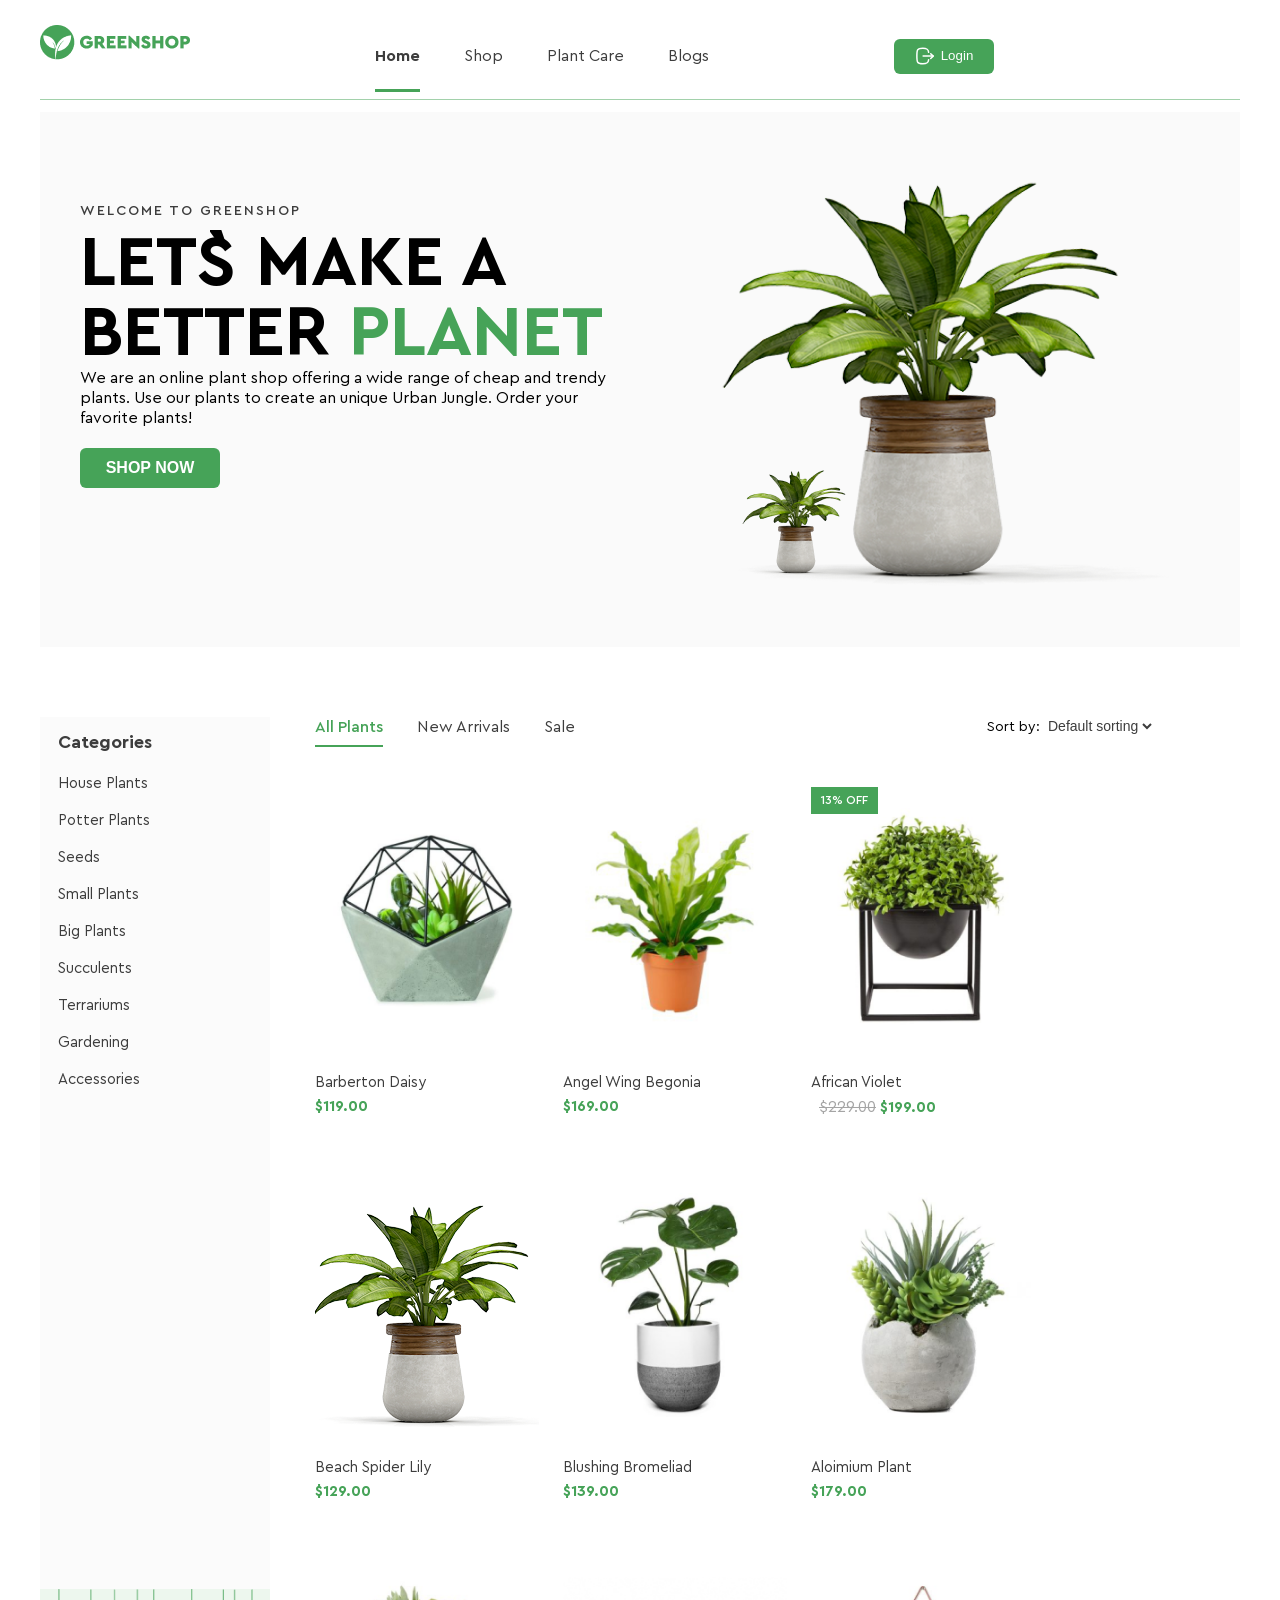
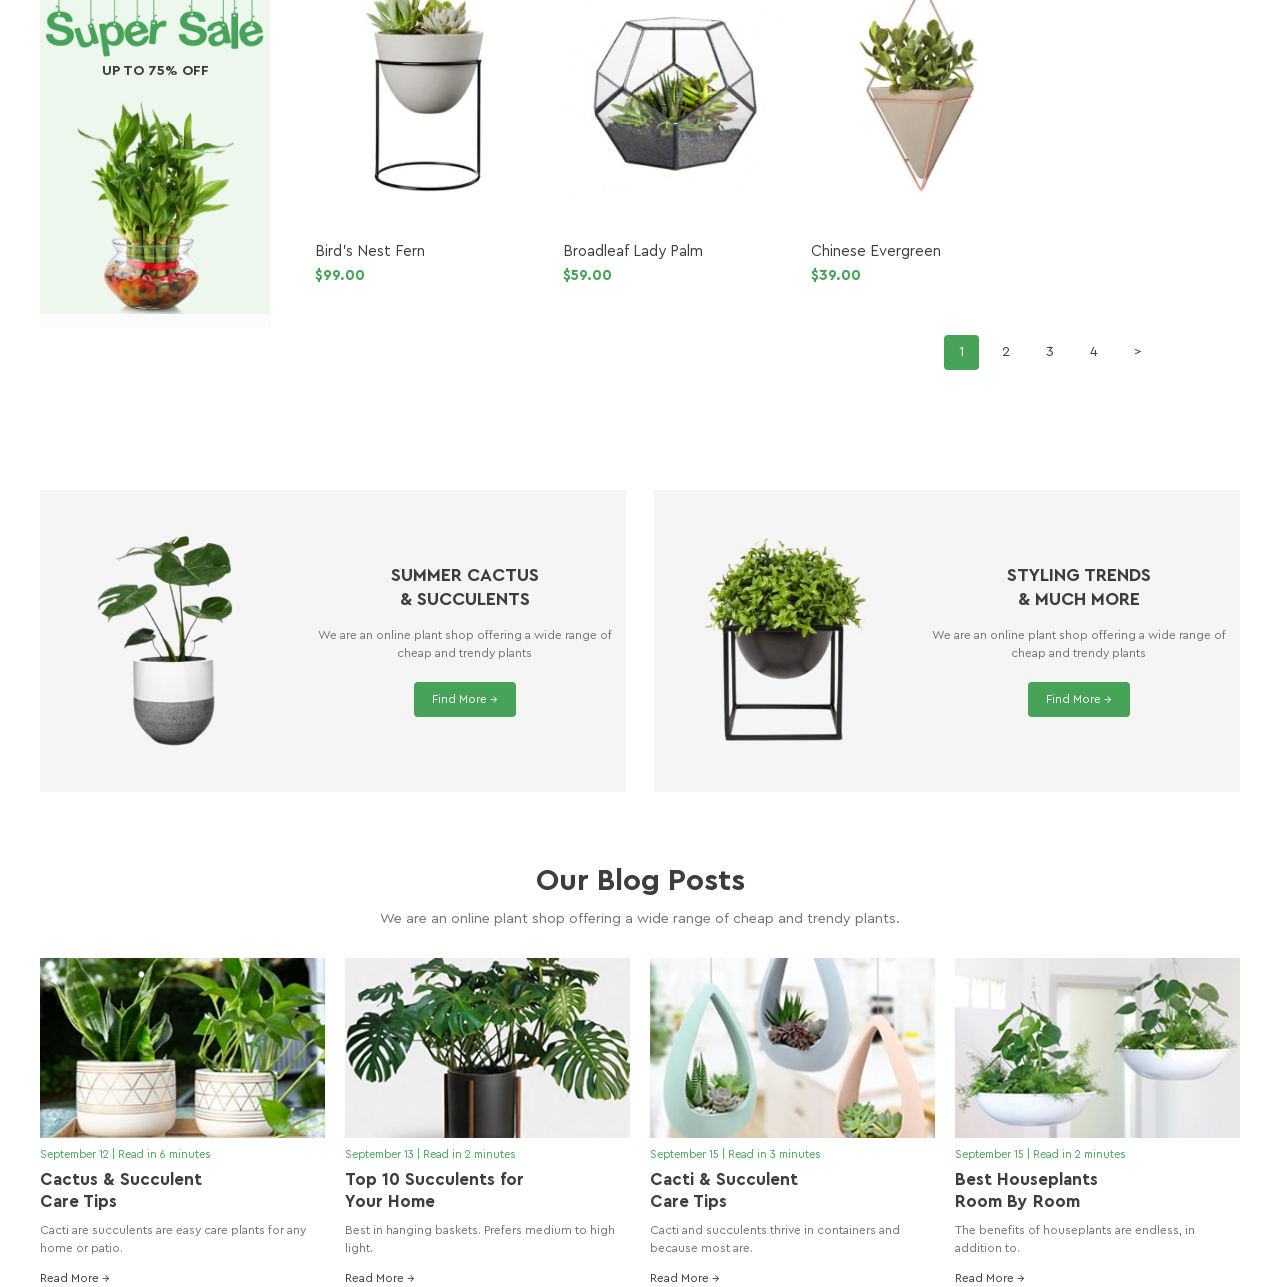
==== index.html @ c9e61333 "add hw9" ====
<!DOCTYPE html>
<html lang="en">
<head>
    <meta charset="UTF-8">
    <meta name="viewport" content="width=device-width, initial-scale=1.0">
    <title>Greenshop</title>
    <link rel="stylesheet" href="./css/style.css">
</head>

<body>
    <header class="header container">
        <img src="./image/Logo.png" alt="Greenshop Logo">
        <nav>
            <ul>
                <li><a class="active" href="#">Home</a></li>
                <li><a href="#">Shop</a></li>
                <li><a href="#">Plant Care</a></li>
                <li><a href="#">Blogs</a></li>
            </ul>
        </nav>
        <button class="login">
            <img src="./image/Logout SVG.svg" alt="logo">Login
        </button>

    </header>

    <section class="hero container"> 
        <div class="wrapper">
            <p class="hero-subtitle">
                Welcome to GreenShop
            </p>
            <h1 class="main-title">
                Let`s Make a <br> 
                Better <span>Planet</span>
            </h1>
          <p class="some">
           We are an online plant shop offering a wide range of cheap and trendy plants. Use our plants to create an unique Urban Jungle. Order your favorite plants!
         </p> 
         <br>
          <button class="shop-btn">SHOP NOW</button>
        </div>
        <div class="image">
            <img src="./image/Flowers.png" alt="Flowers">
        </div>

    </section>
    <br>
    
    <section class="shop container">
      <aside class="categories">
          <h3>Categories</h3>
          <ul>
             <li><a href="#">House Plants</a></li>
             <li><a href="#">Potter Plants</a></li>
             <li><a href="#">Seeds</a></li>
             <li><a href="#">Small Plants</a></li>
             <li><a href="#">Big Plants</a></li>
             <li><a href="#">Succulents</a></li>
             <li><a href="#">Terrariums</a></li>
             <li><a href="#">Gardening</a></li>
             <li><a href="#">Accessories</a></li>
          </ul>
         <div class="sale">
             <img src="./image/Super SaleText.png" alt="SaleText">
             <p>UP TO 75% OFF</p>
            
             <img src="./image/SUPERSALE.png" alt="Sale">
         </div>
       </aside>

       <div class="products">
          <div class="products-top">
              <div class="product-tabs">
                 <a class="active-tab" href="#">All Plants</a>
                 <a href="#">New Arrivals</a>
                 <a href="#">Sale</a>
              </div>
               <div class="sorting">
                 <span>Sort by:</span>
                 <select>
                    <option>Default sorting</option>
                 </select>
             </div>
           </div>
         <div class="product-list">
                <div class="product-card">

                  <div class="product-image">
                       <img src="./image/Barberton Daisy.png" alt="Barberton Daisy"> 
                      

                       <div class="product-actions">
                          <button type="button">
                             <img src="./image/shopping-cart.svg" alt="shopping-cart">
                          </button>

                          <button type="button">
                             <img src="./image/heart.svg" alt="heart">
                         </button>

                          <button type="button">
                             <img src="./image/search.svg" alt="search">
                          </button>
                      </div>
                    
                  
                    </div>
                   <h3>Barberton Daisy</h3>
                   <p>$119.00</p>

               </div>

               <div class="product-card">
                  <div class="product-image">
                     <img src="./image/Angel Wing Begonia.png" alt="Angel Wing Begonia">

                      
                     <div class="product-actions">
                          <button type="button">
                             <img src="./image/shopping-cart.svg" alt="shopping-cart">
                          </button>

                          <button type="button">
                             <img src="./image/heart.svg" alt="heart">
                         </button>

                          <button type="button">
                             <img src="./image/search.svg" alt="search">
                          </button>
                      </div>

                 
                    </div>
                  <h3>Angel Wing Begonia</h3>
                  <p>$169.00</p>
               </div>

               <div class="product-card">
                  <div class="product-image">
                     <img src="./image/African Violet.png" alt="African Violet">
                     
                     <span class="discount">13% OFF</span>
                     
                      
                     <div class="product-actions">
                          <button type="button">
                             <img src="./image/shopping-cart.svg" alt="shopping-cart">
                          </button>

                          <button type="button">
                             <img src="./image/heart.svg" alt="heart">
                         </button>

                          <button type="button">
                             <img src="./image/search.svg" alt="search">
                          </button>
                      </div>
                      
                 
                    </div>
                 <h3>African Violet</h3>
                 <span class="old-price">$229.00</span>
                 <span class="price">$199.00</span>
              </div>


              <div class="product-card">
                  <div class="product-image">
                     <img src="./image/Beach Spider Lily.png" alt="Beach Spider Lily">
                     
                      
                     <div class="product-actions">
                          <button type="button">
                             <img src="./image/shopping-cart.svg" alt="shopping-cart">
                          </button>

                          <button type="button">
                             <img src="./image/heart.svg" alt="heart">
                         </button>

                          <button type="button">
                             <img src="./image/search.svg" alt="search">
                          </button>
                      </div>
                      
                 
                    </div>
                  <h3>Beach Spider Lily</h3>
                  <p>$129.00</p>
              </div>

               <div class="product-card">
                   <div class="product-image">
                     <img src="./image/Blushing Bromeliad.png" alt="Blushing Bromeliad">
                     
                      
                     <div class="product-actions">
                          <button type="button">
                             <img src="./image/shopping-cart.svg" alt="shopping-cart">
                          </button>

                          <button type="button">
                             <img src="./image/heart.svg" alt="heart">
                         </button>

                          <button type="button">
                             <img src="./image/search.svg" alt="search">
                          </button>
                      </div>
                      
                 
                    </div>
                  <h3>Blushing Bromeliad</h3>
                  <p>$139.00</p>
                </div>

               <div class="product-card">
                   <div class="product-image">
                     <img src="./image/Aluminum Plant.png" alt="Aloimium Plant">
                     
                      
                     <div class="product-actions">
                          <button type="button">
                             <img src="./image/shopping-cart.svg" alt="shopping-cart">
                          </button>

                          <button type="button">
                             <img src="./image/heart.svg" alt="heart">
                         </button>

                          <button type="button">
                             <img src="./image/search.svg" alt="search">
                          </button>
                      </div>
                      
                 
                    </div>
                 <h3>Aloimium Plant</h3>
                 <p>$179.00</p>
              </div>

               <div class="product-card">
                 <div class="product-image">
                     <img src="./image/Bird's Nest Fern.png" alt="Bird's Nest Fern">
                     
                      
                     <div class="product-actions">
                          <button type="button">
                             <img src="./image/shopping-cart.svg" alt="shopping-cart">
                          </button>

                          <button type="button">
                             <img src="./image/heart.svg" alt="heart">
                         </button>

                          <button type="button">
                             <img src="./image/search.svg" alt="search">
                          </button>
                      </div>
                      
                 
                    </div>
                 <h3>Bird's Nest Fern</h3>
                 <p>$99.00</p>
               </div>

               <div class="product-card">
                 <div class="product-image">
                     <img src="./image/Broadleaf Lady Palm.png" alt="Broadleaf Lady Palm">
                     
                      
                     <div class="product-actions">
                          <button type="button">
                             <img src="./image/shopping-cart.svg" alt="shopping-cart">
                          </button>

                          <button type="button">
                             <img src="./image/heart.svg" alt="heart">
                         </button>

                          <button type="button">
                             <img src="./image/search.svg" alt="search">
                          </button>
                      </div>
                      
                 
                    </div>
                 <h3>Broadleaf Lady Palm</h3>
                 <p>$59.00</p>
              </div>

              <div class="product-card">
                 <div class="product-image">
                     <img src="./image/Chinese Evergreen.png" alt="Chinese Evergreen">
                     
                      
                     <div class="product-actions">
                          <button type="button">
                             <img src="./image/shopping-cart.svg" alt="shopping-cart">
                          </button>

                          <button type="button">
                             <img src="./image/heart.svg" alt="heart">
                         </button>

                          <button type="button">
                             <img src="./image/search.svg" alt="search">
                          </button>
                      </div>
                      
                 
                    </div>
                 <h3>Chinese Evergreen</h3>
                 <p>$39.00</p>
              </div>
          </div>

           <div class="pagination">
              <a class="current" href="#">1</a>
              <a href="#">2</a>
              <a href="#">3</a>
              <a href="#">4</a>
              <a href="#">&gt;</a>
           </div>
       </div>
   </section>
   <br>

   <section class="container-promo">
      <div class="promo-card">
         <img src="./image/image14_.png" alt="image">
          <div class="promo-content">
             <h3>SUMMER CACTUS<br>& SUCCULENTS</h3>
              <p>
                We are an online plant shop offering a wide
                range of cheap and trendy plants
              </p>
              <a href="#">Find More → </a>
          </div>    
      </div>

      <div class="promo-card">
          <img src="./image/image15_.png" alt="image">
          <div class="promo-content">
             <h3>STYLING TRENDS<br>& MUCH MORE</h3>
             <p>
              We are an online plant shop offering a wide
              range of cheap and trendy plants
             </p>
             <a href="#">Find More →</a>
          </div>
      </div>
   </section>

    <section class="container-blog">
        
       <div class="blog-header">
         <h2>Our Blog Posts</h2>
         <p>
         We are an online plant shop offering a wide range of cheap and trendy plants.
         </p>
       </div>

       <div class="blog-posts">

           <article class="blog-card">
               <img src="./image/01.png" alt="Cactus and Succulent Care">

             <div class="blog-info">
                 <p class="blog-date">
                    September 12 | Read in 6 minutes
                 </p>
                 <h3>Cactus & Succulent<br>Care Tips</h3>
                 <p>
                    Cacti are succulents are easy care plants for any home or patio.
                 </p>
                 <a href="#">Read More →</a>
             </div>
          </article>

          <article class="blog-card">
             <img src="./image/02.png" alt="Succulents for Your Home">

             <div class="blog-info">
                 <p class="blog-date">
                    September 13 | Read in 2 minutes
                 </p>
                 <h3>Top 10 Succulents for<br>Your Home</h3>
                 <p>
                    Best in hanging baskets. Prefers medium to high light.
                 </p>
                 <a href="#">Read More →</a>
             </div>
          </article>

           <article class="blog-card">
              <img src="./image/03.png" alt="Cacti and Succulent Care">

             <div class="blog-info">
                <p class="blog-date">
                    September 15 | Read in 3 minutes
                </p>
                <h3>Cacti & Succulent<br>Care Tips</h3>
                <p>
                    Cacti and succulents thrive in containers and because most are.
                </p>
                <a href="#">Read More →</a>
             </div>
          </article>

          <article class="blog-card">
             <img src="./image/04.png" alt="Houseplants">

              <div class="blog-info">
                <p class="blog-date">
                    September 15 | Read in 2 minutes
                </p>
                <h3>Best Houseplants<br>Room By Room</h3>
                <p>
                    The benefits of houseplants are endless, in addition to.
                </p>
                <a href="#">Read More →</a>
             </div>
         </article>
     </div>
  </section>

</body>
</html>
---- css/style.css ----
*{
    margin:0;
    padding:0;
    box-sizing:border-box;
}

.container {
   max-width: 1200px;
    margin: 0 auto;
}

.header {
   padding:25px 0;
    border-bottom:1px solid #46A35880;
}

.logo,
nav,
.login{
    display:inline-block;
    vertical-align:middle;
}

nav{
    width:58%;
    text-align:center;
}

nav ul{
    list-style:none;
}

nav li{
    display:inline-block;
    margin-right:40px;
}

nav li:last-child{
    margin-right:0;
}

nav a{
    text-decoration:none;
    color:#3D3D3D;
    padding-bottom:25px;
}

nav a.active{
    color:#3D3D3D;
    font-weight:700;
    border-bottom:3px solid #46A358;
}


.hero {
 background-color: #F5F5F580;
  margin-top: 12px;
  padding: 40px;

}

.wrapper,
.image {
 display: inline-block;  
 width: 49%;
 max-width: 557px;
}

.wrapper {
    vertical-align: top;
    margin-top: 50px;
}

.main-title {
font-family: Cera Pro;
font-weight: 900;
font-size: 70px;
leading-trim: NONE;
line-height: 70px;
letter-spacing: 0%;
text-transform: uppercase;
}

.image {
   text-align: right;
}

button{
    width: 100px;
    height: 35px;
    background:#46A358;
    color:white;
    border:none;
    border-radius:6px;
    cursor:pointer;
}

.login img{
    vertical-align: middle;
    margin-right: 6px;
}
.login{
    vertical-align: middle;
}

.shop-btn {
 width:140px;
    height:40px;
    font-size:16px;
    font-weight:700;
}

.hero-subtitle{
    font-size:14px;
    font-weight:500;
    letter-spacing:2px;
    text-transform:uppercase;
    color:#3D3D3D;
    margin-bottom:8px;
}

.main-title span{
    color:#46A358;
}
/*___________________________________________Start Register______________________________________________*/
@font-face {
    font-family: "Cera Pro";
    src: url("../fonts/CeraPro-Regular.woff") format("woff");
    font-weight: 400;
}
@font-face {
    font-family: "Cera Pro";
    src: url("../fonts/CeraPro-Medium.woff") format("woff");
    font-weight: 500;
}
@font-face {
    font-family: "Cera Pro";
    src: url("../fonts/CeraPro-Bold.woff") format("woff");
    font-weight: 700;
}

* {
    box-sizing: border-box;
}
body {
    margin: 0;
    font-family: "Cera Pro", sans-serif;
    background-color: #ffffff;
}
.register-wrapper {
    width: 500px;
    min-height: 700px;
    margin: 50px auto 0;
    border-bottom: 10px solid #46a358;
    background-color: #ffffff;
    box-shadow: 0 0 20px rgba(0, 0, 0, 0.05);
}
.register-form {
    position: relative;
    width: 100%;
    padding: 45px 100px 40px;
}
.close-btn {
    position: absolute;
    top: 15px;
    right: 18px;
    border: none;
    background: none;
    font-size: 28px;
    font-weight: 300;
    color: #46a358;
    cursor: pointer;
}
.tabs {
    text-align: center;
    margin-bottom: 35px;
}
.tab {
    color: #3d3d3d;
    font-size: 20px;
    font-weight: 500;
    text-decoration: none;
}

.tab.active {
    color: #46a358;
}

.divider {
    margin: 0 10px;
    color: #3d3d3d;
}

.form-description {
    margin: 0 0 25px;

    color: #3d3d3d;
    font-size: 13px;
    line-height: 1.5;
}
.form-input {
    width: 100%;
    height: 45px;

    margin-bottom: 15px;
    padding: 0 15px;

    border: 1px solid #eaeaea;
    border-radius: 4px;

    background-color: #ffffff;

    color: #3d3d3d;
    font-family: "Cera Pro", sans-serif;
    font-size: 14px;

    outline: none;
}

.form-input::placeholder {
    color: #a5a5a5;
}

.form-input:focus {
    border-color: #46a358;
}

.password-wrapper {
    position: relative;
}

.password-wrapper .form-input {
    padding-right: 45px;
}

.eye-btn {
    position: absolute;
    top: 0;
    right: 10px;

    width: 35px;
    height: 45px;

    border: none;
    background: transparent;

    color: #727272;
    cursor: pointer;
}
.register-btn {
    width: 100%;
    height: 45px;
    margin-top: 10px;
    border: none;
    border-radius: 4px;
    background-color: #46a358;
    color: #ffffff;
    font-family: "Cera Pro", sans-serif;
    font-size: 16px;
    font-weight: 700;
    cursor: pointer;
}
.social-title {
    display: flex;
    align-items: center;
    margin: 30px 0 15px;
    color: #727272;
    font-size: 13px;
    text-align: center;
}
.social-title::before,
.social-title::after {
    content: "";
    flex: 1;
    height: 1px;
    background-color: #eaeaea;
}
.social-title span {
    margin: 0 10px;
}
.social-btn {
    position: relative;
    width: 100%;
    height: 45px;
    margin-bottom: 15px;
    border: 1px solid #eaeaea;
    border-radius: 4px;
    background-color: #ffffff;
    color: #727272;
    font-family: "Cera Pro", sans-serif;
    font-size: 13px;
    cursor: pointer;
}
.google-icon {
    position: absolute;
    left: 75px;
    color: #4285f4;
    font-size: 18px;
    font-weight: 700;
}
.facebook-icon {
    position: absolute;
    left: 76px;
    color: #3b5998;
    font-family: Arial, sans-serif;
    font-size: 20px;
    font-weight: 700;
}

/*____________________________________________HW7_______________________________________________________*/

@font-face {
    font-family: "Cera Pro";
    src: url("../fonts/CeraPro/CeraPro-Regular.woff") format("woff");
    font-weight: 400;
}

@font-face {
    font-family: "Cera Pro";
    src: url("../fonts/CeraPro/CeraPro-Medium.woff") format("woff");
    font-weight: 500;
}

@font-face {
    font-family: "Cera Pro";
    src: url("../fonts/CeraPro/CeraPro-Bold.woff") format("woff");
    font-weight: 700;
}

body {
    font-family: "Cera Pro", sans-serif;
}


.shop {
    margin-top: 50px;
    font-size: 0;
}

.categories {
    position: relative;
    display: inline-block;
    vertical-align: top;
    width: 230px;
    min-height: 900px;
    padding: 14px 18px;
    background-color: #fbfbfb;
}

.categories h3 {
    margin: 0 0 20px;
    color: #3d3d3d;
    font-size: 18px;
    font-weight: 700;
}

.categories ul {
    margin: 0;
    padding: 0;
    list-style: none;
}

.categories li {
    margin-bottom: 18px;
}

.categories a {
    color: #3d3d3d;
    font-size: 15px;
    text-decoration: none;
}

.sale {
    margin: 0 -18px ;
    margin-top: 500px;
    background-color: #edf7ee;
    text-align: center;
}

.sale h2 {
    margin: 0;
    color: #46a358;
    font-size: 30px;
    font-weight: 700;
}

.sale p {
    margin: 5px 0 15px;
    color: #3d3d3d;
    font-size: 14px;
    font-weight: 700;
}

.sale img {
    display: block;
    width: 95%;
    margin: 0 auto;
    background-color: transparent;
}

.products {
    display: inline-block;
    vertical-align: top;
    width: 840px;
    margin-left: 45px;
    font-size: 16px;
}

.products-top {
    margin-bottom: 30px;
}

.product-tabs {
    display: inline-block;
    vertical-align: middle;
}

.product-tabs a {
    display: inline-block;
    margin-right: 30px;
    padding-bottom: 8px;
    color: #3d3d3d;
    font-size: 16px;
    text-decoration: none;
}

.product-tabs .active-tab {
    color: #46a358;
    font-weight: 500;
    border-bottom: 2px solid #46a358;
}

.sorting {
    float: right;
    font-size: 14px;
}

.sorting span {
    font-size: 14px;
}

.sorting select {
    border: none;
    outline: none;
    background: transparent;
    color: #3d3d3d;
    font-size: 14px;
}
.product-list {
    font-size: 0;
}

.product-card {
    display: inline-block;
    vertical-align: top;
    width: 224px;
    margin-right: 24px;
    margin-bottom: 45px;
    font-size: 16px;
}

.product-card:nth-child(3n) {
    margin-right: 0;
}

.product-image {
    width: 224px;
    height: 286px;
    text-align: center;
}

.product-image img {
    width: 100%;
    height: 100%;
    object-fit: contain;
}


.product-card h3 {
    margin: 10px 0 5px;
    color: #3d3d3d;
    font-size: 15px;
    font-weight: 400;
}

.product-card p {
    margin: 0;
    color: #46a358;
    font-size: 15px;
    font-weight: 700;
}

.pagination {
    margin-top: 5px;
    padding-bottom: 40px;
    text-align: right;
}

.pagination a {
    display: inline-block;
    width: 35px;
    height: 35px;
    margin-left: 5px;
    color: #3d3d3d;
    font-size: 14px;
    line-height: 35px;
    text-align: center;
    text-decoration: none;
}

.pagination .current {
    border-radius: 4px;
    background-color: #46a358;
    color: white;
}

.container-promo {
    display: flex;
    max-width: 1200px;
    gap: 28px;
    margin: 60px auto 0;
}
.promo-card {
    display: flex;
    align-items: center;
    flex: 1;
    min-width: 0;
    height: 302px;
    background-color: #f5f5f5;
}
.promo-card img {
    width: 45%;
    height: 220px;
    object-fit: contain;
}
.promo-content {
    flex: 1;
    text-align: center;
}

.promo-content h3 {
    margin-bottom: 15px;
    color: #3d3d3d;
    font-size: 18px;
    line-height: 1.3;
}

.promo-content p {
    margin-bottom: 20px;
    color: #727272;
    font-size: 12px;
    line-height: 1.5;
}

.promo-content a {
    display: inline-block;
    padding: 10px 18px;
    border-radius: 4px;
    background-color: #46a358;
    color: #ffffff;
    font-size: 12px;
    text-decoration: none;
}

.container-blog {
   max-width: 1200px;
    margin: 70px auto 0
}

.blog-header {
    margin-bottom: 30px;
    text-align: center;
}

.blog-header h2 {
    margin-bottom: 10px;
    color: #3d3d3d;
    font-size: 30px;
}

.blog-header p {
    color: #727272;
    font-size: 14px;
}

.blog-posts {
    display: flex;
    justify-content: space-between;
    gap: 20px;  
}

.blog-card {
    flex: 1;
    min-width: 0;
}

.blog-card > img {
    display: block;
    width: 100%;
    height: 180px;
    object-fit: cover;
}

.blog-info {
    padding-top: 10px;
}

.blog-date {
    margin-bottom: 7px;
    color: #46a358;
    font-size: 11px;
}

.blog-card h3 {
    margin-bottom: 8px;
    color: #3d3d3d;
    font-size: 17px;
    line-height: 1.3;
}

.blog-card p:not(.blog-date) {
    margin-bottom: 10px;
    color: #727272;
    font-size: 12px;
    line-height: 1.5;
}

.blog-card a {
    color: #3d3d3d;
    font-size: 12px;
    text-decoration: none;
}

/*------- HW 9 ------- */

.product-list {
    font-size: 0;
}

.product-card {
    display: inline-block;
    vertical-align: top;
    width: 224px;
    margin-right: 24px;
    margin-bottom: 45px;
    font-size: 16px;
    position: relative;
}

.product-card:nth-child(3n) {
    margin-right: 0;
}

.product-image {
    width: 224px;
    height: 286px;
    text-align: center;

    position: relative;
    overflow: hidden;
}

.product-image img {
    width: 100%;
    height: 100%;
    object-fit: contain;
}

.product-card h3 {
    margin: 10px 0 5px;
    color: #3d3d3d;
    font-size: 15px;
    font-weight: 400;
}

.product-card p {
    margin: 0;
    color: #46a358;
    font-size: 15px;
    font-weight: 700;
}

.product-actions {
    position: absolute;

    bottom: 10px;
    left: 50%;

    transform: translateX(-50%);
    display: flex;
    gap: 10px;
    opacity: 0;
    visibility: hidden;
    transition: opacity 0.3s ease;
}


.product-actions button {
    width: 35px;
    height: 35px;
    padding: 0;
    border: none;
    border-radius: 4px;
    background-color: #ffffff;
    display: flex;
    align-items: center;
    justify-content: center;
    cursor: pointer;
}


.product-actions button img {
    width: 20px;
    height: 20px;
}


.product-card:hover .product-actions {
    opacity: 1;
    visibility: visible;
}


.product-actions button:hover {
    background-color: #46a358;
}

.discount {
    position: absolute;

    top: 10px;
    left: 0;
    padding: 6px 10px;
    background-color: #46a358;
    color: #ffffff;
    font-size: 12px;
    font-weight: 500;
}

.old-price {
    margin-left: 8px;
    color: #a5a5a5;
    text-decoration: line-through;
    font-weight: 400;
}
.price {
    font-weight: 400;
    margin: 0;
    color: #46a358;
    font-size: 15px;
    font-weight: 700;
}
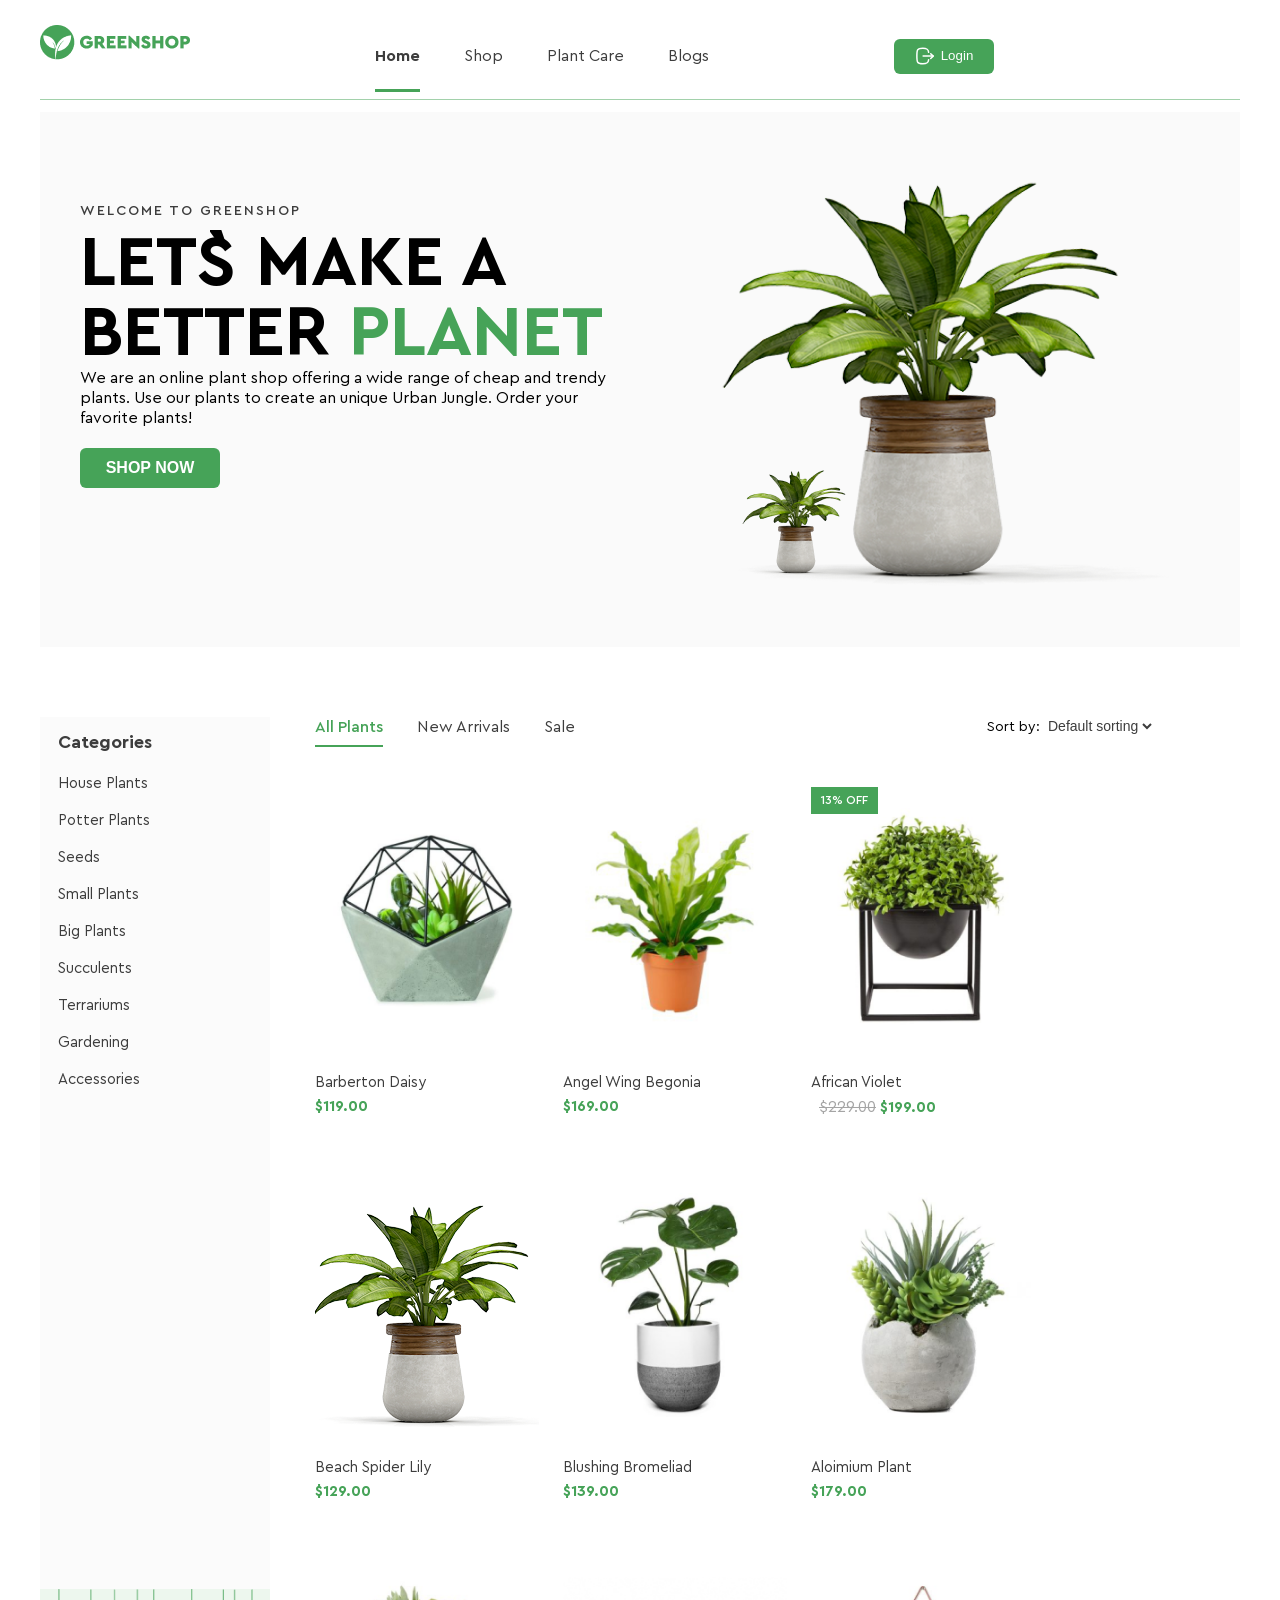
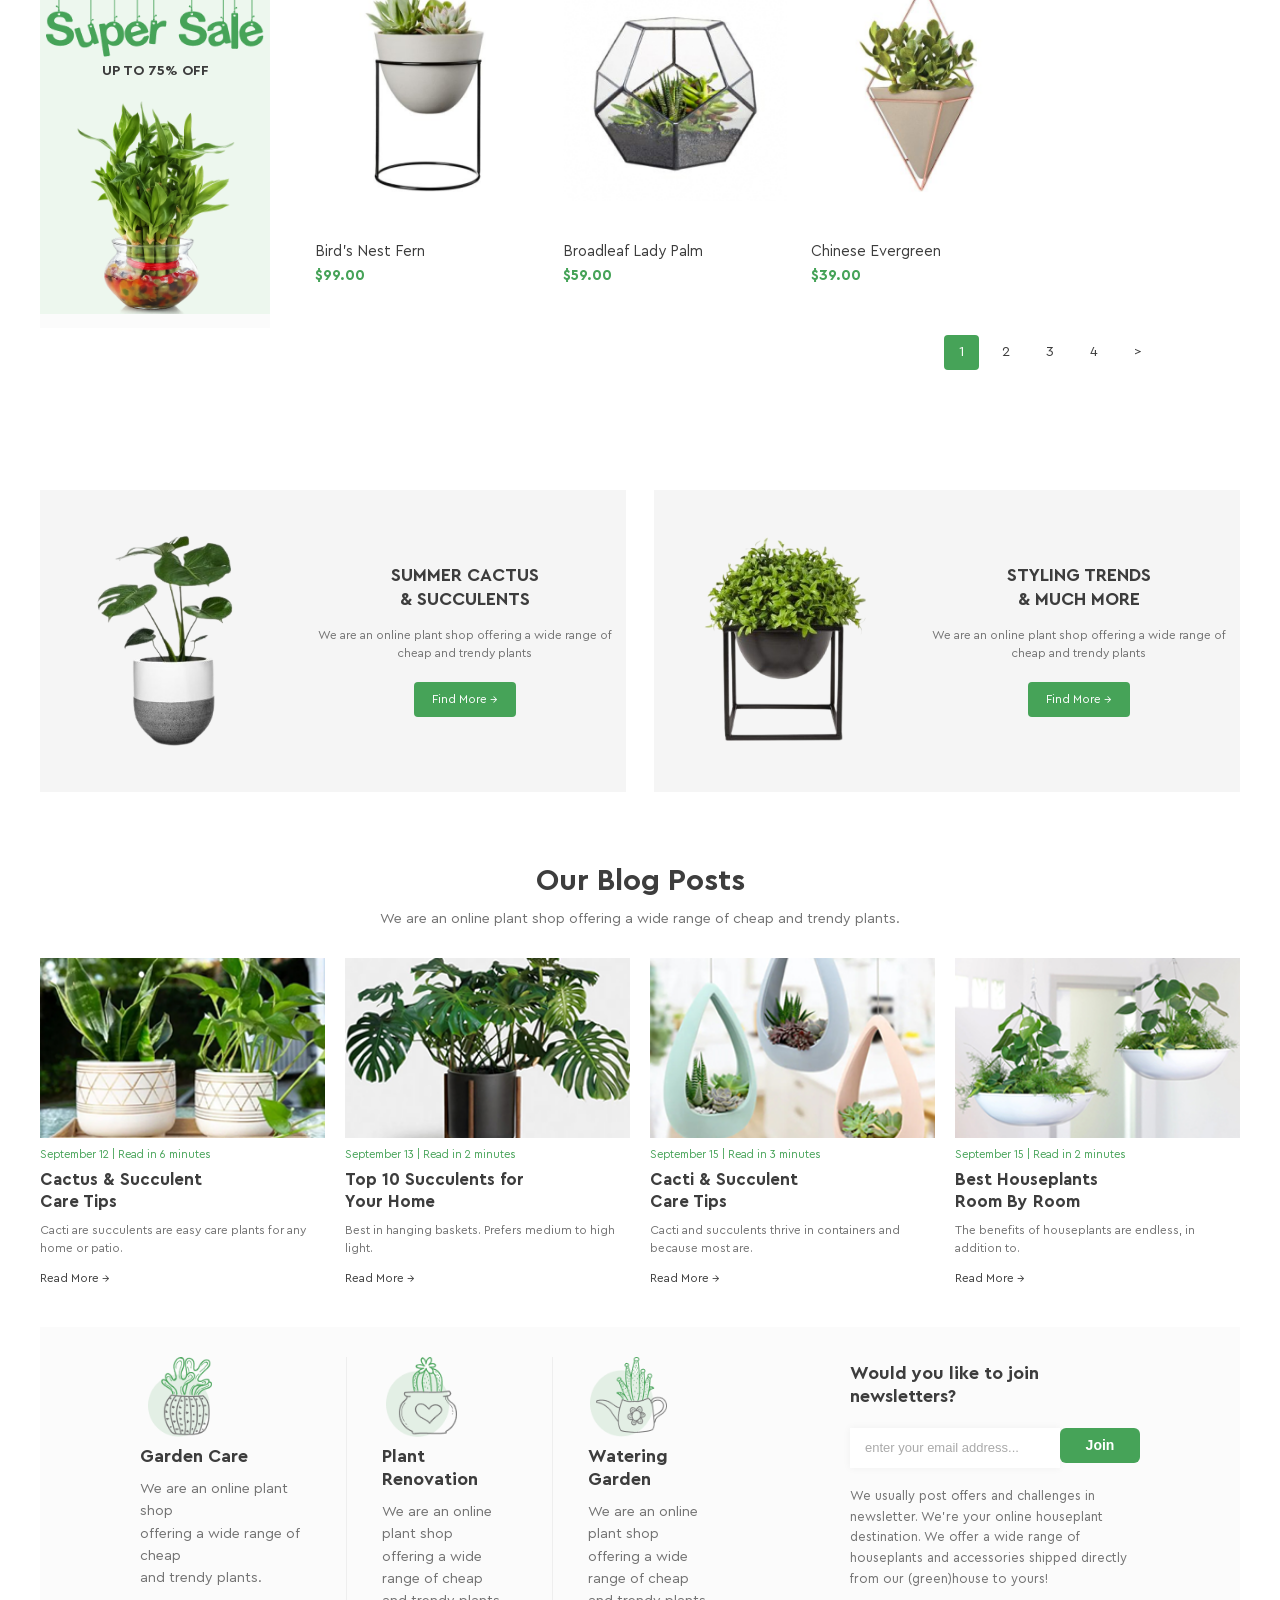
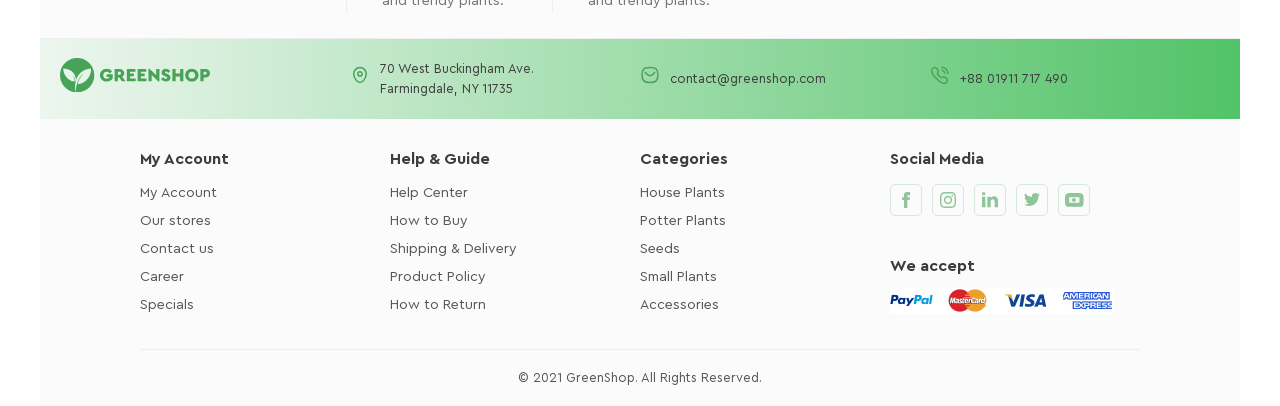
==== commit 2945b49d: "add hw11" ====
--- a/index.html
+++ b/index.html
@@ -11,13 +11,33 @@
     <header class="header container">
         <img src="./image/Logo.png" alt="Greenshop Logo">
         <nav>
-            <ul>
-                <li><a class="active" href="#">Home</a></li>
-                <li><a href="#">Shop</a></li>
-                <li><a href="#">Plant Care</a></li>
-                <li><a href="#">Blogs</a></li>
-            </ul>
-        </nav>
+          <ul>
+              <li><a class="active" href="#">Home</a></li>
+              <li><a href="#">Shop</a></li>
+
+              <li class="plant-care">
+                  <a href="#">Plant Care</a>
+                  <ul class="dropdown">
+                      <li><a href="#">Drainage</a></li>
+                      <li><a href="#">Fungicides</a></li>
+                      <li><a href="#">Fertilizer</a></li>
+
+                      <li class="priming">
+                           <a href="#">Priming <span>     ‹  </span></a>
+                          <ul class="submenu">
+                              <li><a href="#">Universal</a></li>
+                              <li><a href="#">For Ficus</a></li>
+                              <li><a href="#">For Cacti</a></li>
+                              <li><a href="#">For Citrus</a></li>
+                              <li><a href="#">For those in bloom</a></li>
+                              <li><a href="#">For Orchids</a></li>
+                         </ul>
+                      </li>
+                  </ul>
+              </li>
+             <li><a href="#">Blogs</a></li>
+         </ul>
+     </nav>
         <button class="login">
             <img src="./image/Logout SVG.svg" alt="logo">Login
         </button>
@@ -424,6 +444,147 @@
          </article>
      </div>
   </section>
-
+  <br>
+  <br>
+  
+  <footer class="footer">
+      <div class="footer-top">
+          <div class="footer-features">
+             <div class="footer-feature">
+                 <div class="feature-icon">
+                     <img src="./image/Picture(1).png" alt="Garden Care">
+                 </div>
+                 <h3>Garden Care</h3>
+                 <p>
+                    We are an online plant shop<br>
+                    offering a wide range of cheap<br>
+                    and trendy plants.
+                 </p>
+             </div>
+
+              <div class="footer-feature">
+                 <div class="feature-icon">
+                     <img src="./image/Picture(2).png" alt="Plant Renovation">
+                 </div>
+                 <h3>Plant Renovation</h3>
+                 <p>
+                    We are an online plant shop<br>
+                    offering a wide range of cheap<br>
+                    and trendy plants.
+                 </p>
+              </div>
+
+               <div class="footer-feature">
+                 <div class="feature-icon">
+                     <img src="./image/Picture(3).png" alt="Watering Garden">
+                 </div>
+                 <h3>Watering Garden</h3>
+                 <p>
+                    We are an online plant shop<br>
+                    offering a wide range of cheap<br>
+                    and trendy plants.
+                 </p>
+              </div>
+          </div>
+
+          <div class="newsletter">
+             <h2>Would you like to join newsletters?</h2>
+
+              <form class="newsletter-form">
+                 <input
+                     type="email"
+                     placeholder="enter your email address..."
+                     >
+                 <button type="submit">Join</button>
+             </form>
+              <p>
+                 We usually post offers and challenges in newsletter.
+                 We're your online houseplant destination. We offer a wide
+                 range of houseplants and accessories shipped directly from
+                 our (green)house to yours!
+              </p>
+         </div>
+     </div>
+
+      <div class="footer-contact">
+         <div class="footer-logo">
+             <span class="logo-icon">
+                <img src="./image/Logo.svg" alt="Logo">
+            </span> 
+         </div>
+
+         <div class="contact-item">
+             <span class="contact-icon">
+                 <img src="./image/Icon1.svg" alt="location">
+             </span>
+              <p>
+                 70 West Buckingham Ave.<br>
+                 Farmingdale, NY 11735
+              </p>
+         </div>
+
+         <div class="contact-item">
+              <span class="contact-icon">
+                <img src="./image/Icon2.svg" alt="email">
+              </span>
+             <p>contact@greenshop.com</p>
+         </div>
+
+         <div class="contact-item">
+             <span class="contact-icon">
+                <img src="./image/Icon3.svg" alt="tel">
+            </span>
+             <p>+88 01911 717 490</p>
+         </div>
+     </div>
+
+      <div class="footer-bottom">
+         <div class="footer-column">
+             <h3>My Account</h3>
+             <a href="#">My Account</a>
+             <a href="#">Our stores</a>
+             <a href="#">Contact us</a>
+             <a href="#">Career</a>
+             <a href="#">Specials</a>
+         </div>
+
+         <div class="footer-column">
+             <h3>Help &amp; Guide</h3>
+             <a href="#">Help Center</a>
+             <a href="#">How to Buy</a>
+             <a href="#">Shipping &amp; Delivery</a>
+             <a href="#">Product Policy</a>
+             <a href="#">How to Return</a>
+         </div>
+
+         <div class="footer-column">
+             <h3>Categories</h3>
+             <a href="#">House Plants</a>
+             <a href="#">Potter Plants</a>
+             <a href="#">Seeds</a>
+             <a href="#">Small Plants</a>
+             <a href="#">Accessories</a>
+         </div>
+
+         <div class="footer-column social-column">
+             <h3>Social Media</h3>
+
+             <div class="social-icons">
+                 <a href="#"> <img src="./image/SMFacebook.svg" alt="Facebook"></a>
+                 <a href="#"><img src="./image/SMInstagram.svg" alt="Instagram"></a>
+                 <a href="#"><img src="./image/SMLinkidin.svg" alt="Linkidin"></a>
+                 <a href="#"><img src="./image/SMTwitter.svg" alt="Twitter"></a>
+                 <a href="#"><img src="./image/SMYoutube.svg" alt="Youtube"></a>
+             </div>
+              <h3 class="payment-title">We accept</h3>
+             <div class="payment-methods">
+                 <img src="./image/weaceept.svg" alt="weaccept">
+             </div>
+         </div>
+     </div>
+     <div class="copyright">
+         © 2021 GreenShop. All Rights Reserved.
+     </div>
+</footer>
 </body>
 </html>
--- a/css/style.css
+++ b/css/style.css
@@ -88,11 +88,14 @@
 button{
     width: 100px;
     height: 35px;
+    right: 20%;
     background:#46A358;
     color:white;
     border:none;
     border-radius:6px;
     cursor:pointer;
+
+  
 }
 
 .login img{
@@ -727,7 +730,6 @@
 
 .discount {
     position: absolute;
-
     top: 10px;
     left: 0;
     padding: 6px 10px;
@@ -749,4 +751,300 @@
     color: #46a358;
     font-size: 15px;
     font-weight: 700;
+}
+
+/*__________HW10__________*/
+
+.plant-care {
+    position: relative;
+}
+.plant-care:hover > a {
+    color: #3D3D3D;
+    font-weight: 700;
+}
+.plant-care:hover > a::after {
+    content: "";
+    position: absolute;
+    left: 50%;
+    bottom: -10px;
+    width: 100%;
+    height: 3px;
+    transform: translateX(-50%);
+    background-color: #46A358;
+}
+.dropdown {
+    position: absolute;
+    top: 100%;
+    left: 50%;
+    display: block;
+    width: 250px;
+    margin-top: 10px;
+    padding: 0;
+    transform: translateX(-50%);
+    background-color: #EDF7EE;
+    opacity: 0;
+    visibility: hidden;
+    z-index: 1000;
+}
+.plant-care:hover > .dropdown {
+    opacity: 1;
+    visibility: visible;
+}
+.dropdown > li {
+    position: relative;
+    width: 250px;
+}
+.dropdown > li > a {
+    display: block;
+    width: 100%;
+    box-sizing: border-box;
+    padding: 10px 15px;
+    color: #3D3D3D;
+
+    text-decoration: none;
+    text-align: left;
+    white-space: nowrap;
+}
+.priming {
+    position: relative;
+}
+.dropdown .priming:hover > a {
+    background-color: #46A358;
+    color: #FFFFFF;
+    font-weight: 700;
+}
+.submenu {
+    position: absolute;
+
+    top: 0;
+    left: 100%;
+
+    width: 250px;
+    margin: 0;
+    padding: 0;
+
+    background-color: #EDF7EE;
+    opacity: 0;
+    visibility: hidden;
+    z-index: 1100;
+}
+.priming:hover > .submenu {
+    opacity: 1;
+    visibility: visible;
+}
+.submenu li {
+    position: relative;
+    width: 250px;
+}
+.submenu li > a {
+    display: block;
+    width: 100%;
+    box-sizing: border-box;
+    padding: 10px 15px;
+    color: #3D3D3D;
+    text-decoration: none;
+    white-space: nowrap;
+}
+.submenu li:hover > a {
+    background-color: #46A358;
+    color: #FFFFFF;
+    font-weight: 700;
+}
+/*----------------------HW11-----------------*/
+
+.footer {
+    width: 1200px;
+    margin: 0 auto;
+    background-color: #fbfbfb;
+    color: #3d3d3d;
+}
+.footer-top {
+    display: flex;
+    justify-content: space-between;
+    padding: 30px 100px 25px;
+    border-bottom: 1px solid #eeeeee;
+}
+.footer-features {
+    display: flex;
+    width: 62%;
+}
+
+.footer-feature {
+    width: 33.333%;
+    padding-right: 35px;
+    border-right: 1px solid #eeeeee;
+}
+
+.footer-feature:not(:first-child) {
+    padding-left: 35px;
+}
+
+.footer-feature:last-child {
+    border-right: none;
+}
+
+.feature-icon {
+    width: 80px;
+    height: 80px;
+    margin-bottom: 8px;
+}
+.feature-icon img {
+    width: 100%;
+    height: 100%;
+    object-fit: contain;
+}
+.footer-feature h3 {
+    margin: 0 0 10px;
+    font-size: 18px;
+    font-weight: 700;
+}
+.footer-feature p {
+    margin: 0;
+    font-size: 14px;
+    line-height: 1.6;
+    color: #727272;
+}
+.newsletter {
+    width: 32%;
+    padding-left: 30px;
+}
+.newsletter h2 {
+    margin: 5px 0 20px;
+    font-size: 18px;
+    font-weight: 700;
+}
+.newsletter-form {
+    display: flex;
+    width: 100%;
+    height: 40px;
+    margin-bottom: 18px;
+}
+.newsletter-form input {
+    flex: 1;
+    min-width: 0;
+    padding: 0 15px;
+    border: none;
+    outline: none;
+    background-color: #ffffff;
+    font-size: 13px;
+    box-shadow: 0 0 8px rgba(0, 0, 0, 0.05);
+}
+.newsletter-form input::placeholder {
+    color: #aaaaaa;
+}
+.newsletter-form button {
+    width: 80px;
+    border: none;
+    background-color: #46a358;
+    color: #ffffff;
+    font-size: 14px;
+    font-weight: 700;
+    cursor: pointer;
+}
+.newsletter-form button:hover {
+    background-color: #398c49;
+}
+.newsletter p {
+    margin: 0;
+    font-size: 13px;
+    line-height: 1.6;
+    color: #727272;
+}
+.footer-contact {
+    display: flex;
+    align-items: center;
+    width: 100%;
+    min-height: 80px;
+    padding: 0 20px;
+    background: linear-gradient(90deg, #EDF6EF 0%, #52C368 100%);
+}
+.footer-logo {
+    display: flex;
+    align-items: center;
+    width: 25%;
+    color: #46a358;
+    font-size: 18px;
+    font-weight: 700;
+}
+.footer-logo span:last-child span {
+    color: #333333;
+}
+.contact-item {
+    display: flex;
+    align-items: center;
+    width: 25%;
+}
+.contact-icon {
+    margin-right: 10px;
+    color: #46a358;
+    font-size: 20px;
+}
+.contact-item p {
+    margin: 0;
+    font-size: 13px;
+    line-height: 1.5;
+}
+.footer-bottom {
+    display: flex;
+    justify-content: space-between;
+    padding: 30px 100px 25px;
+}
+.footer-column {
+    display: flex;
+    flex-direction: column;
+    min-width: 18%;
+}
+.footer-column h3 {
+    margin: 0 0 15px;
+    font-size: 16px;
+    font-weight: 700;
+}
+.footer-column a {
+    margin-bottom: 10px;
+    color: #555555;
+    text-decoration: none;
+    font-size: 14px;
+}
+.footer-column a:hover {
+    color: #46a358;
+}
+.social-column {
+    min-width: 25%;
+}
+.social-icons {
+    display: flex;
+    gap: 10px;
+    margin-bottom: 25px;
+}
+.social-icons a:hover {
+    background-color: #46a358;
+    color: #ffffff;
+}
+.payment-title {
+    margin-bottom: 12px !important;
+}
+.payment-methods {
+    display: flex;
+    align-items: center;
+
+    gap: 12px;
+    color: #777777;
+    font-size: 12px;
+}
+.payment-methods span:first-child {
+    color: #2467a5;
+    font-weight: 700;
+    font-style: italic;
+}
+.payment-methods strong {
+    font-size: 14px;
+    color: #333333;
+}
+.copyright {
+    margin: 0 100px;
+    padding: 20px;
+    border-top: 1px solid #eeeeee;
+    text-align: center;
+    color: #555555;
+    font-size: 13px;
 }
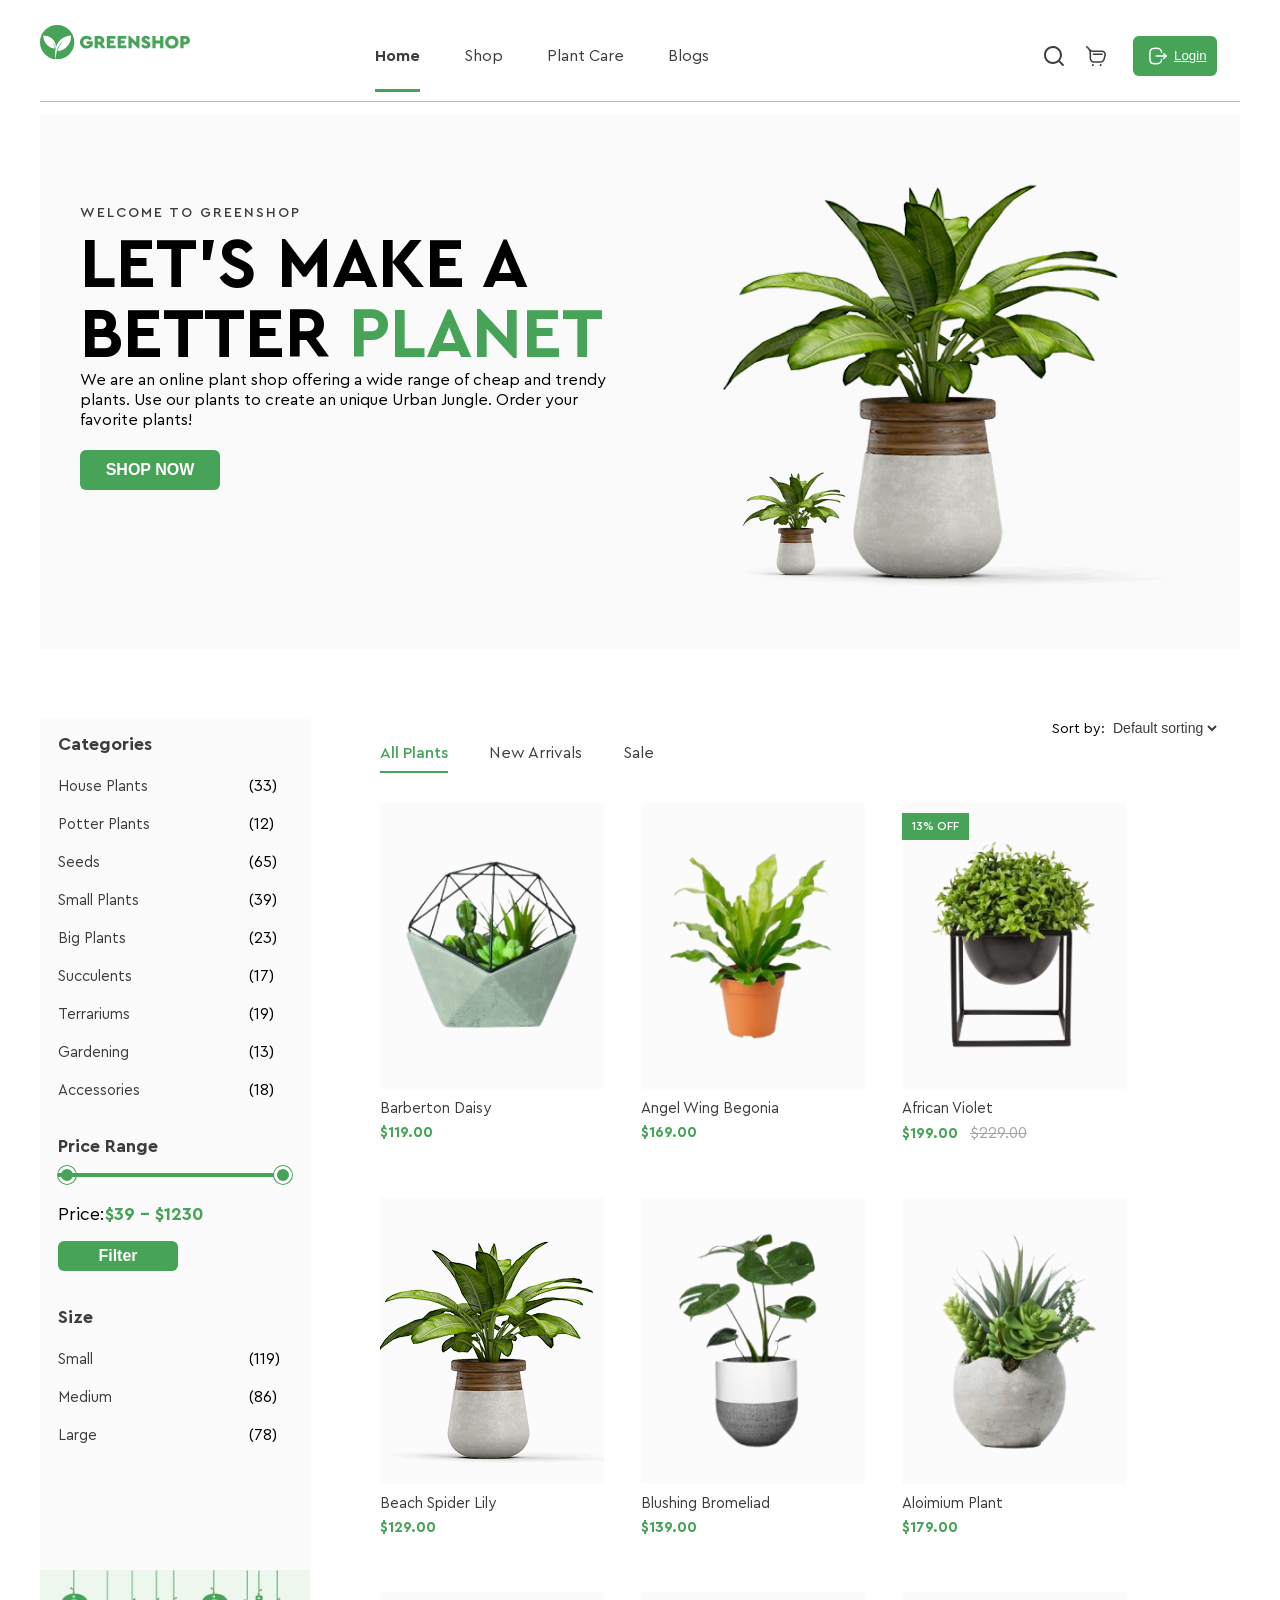
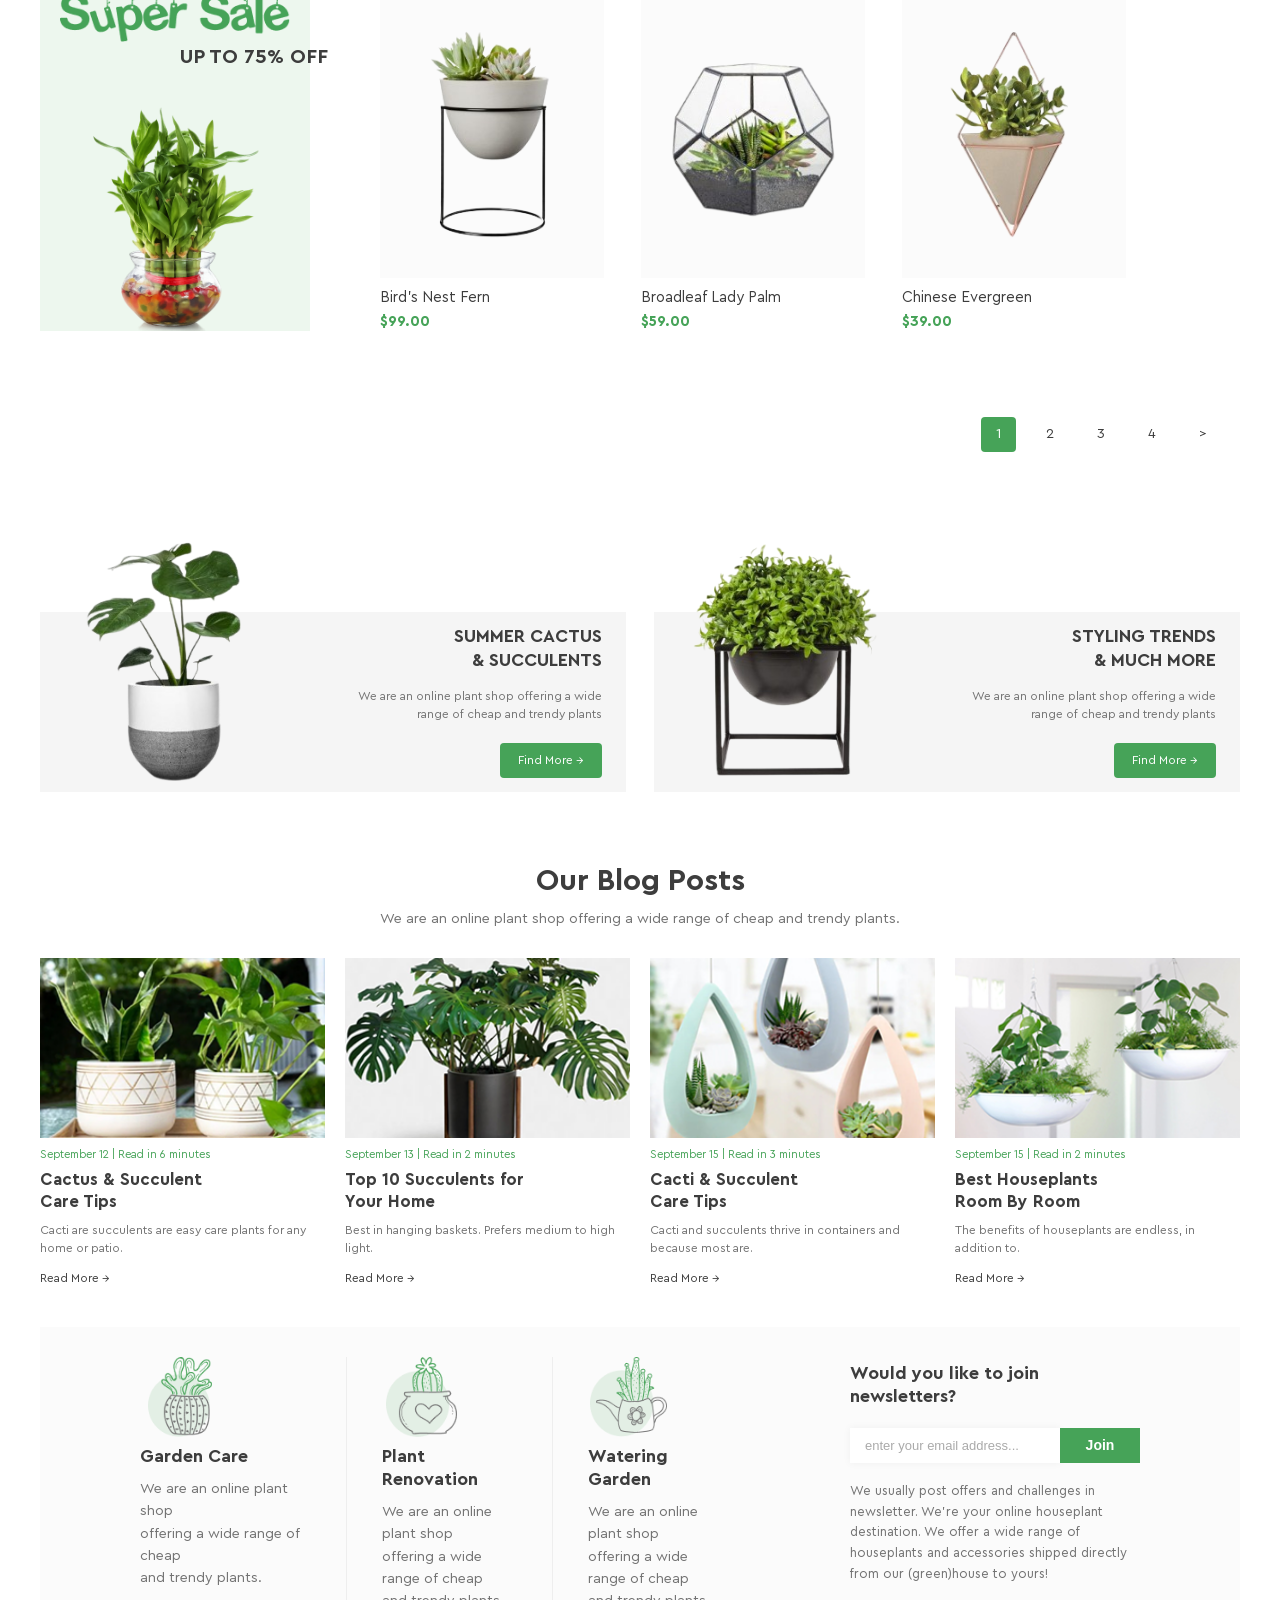
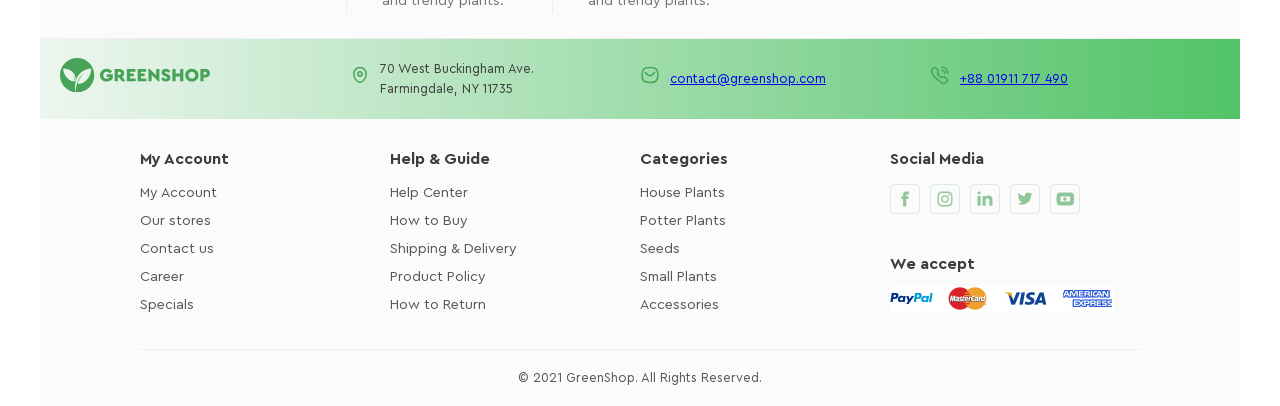
==== commit a1c8052e: "add hw12" ====
--- a/index.html
+++ b/index.html
@@ -9,7 +9,7 @@
 
 <body>
     <header class="header container">
-        <img src="./image/Logo.png" alt="Greenshop Logo">
+        <img src="./image/Logo.svg" alt="Greenshop Logo">
         <nav>
           <ul>
               <li><a class="active" href="#">Home</a></li>
@@ -38,9 +38,21 @@
              <li><a href="#">Blogs</a></li>
          </ul>
      </nav>
-        <button class="login">
-            <img src="./image/Logout SVG.svg" alt="logo">Login
-        </button>
+     <div class="header-actions">
+              <button class="header-icon">
+                  <img src="./image/search.svg" alt="Search">
+               </button>
+
+              <button class="header-icon">
+                   <img src="./image/shopping 1.svg" alt="Shopping cart">
+             </button>
+             
+             <button class="login">
+                 <a href="./registration.html" class="login"><img src="./image/Logout SVG.svg" alt="Logout">Login</a>
+                
+            </button>
+     </div>
+        
 
     </header>
 
@@ -50,7 +62,7 @@
                 Welcome to GreenShop
             </p>
             <h1 class="main-title">
-                Let`s Make a <br> 
+                Let's Make a <br> 
                 Better <span>Planet</span>
             </h1>
           <p class="some">
@@ -68,25 +80,100 @@
     
     <section class="shop container">
       <aside class="categories">
-          <h3>Categories</h3>
+          <h3>Categories</h3> 
+         <ul>
+              <li>
+                 <a href="#">House Plants</a>
+                 <span>(33)</span>
+              </li>
+              <li>
+                 <a href="#">Potter Plants</a>
+                 <span>(12)</span>
+              </li>
+              <li>
+                <a href="#">Seeds</a>
+                <span>(65)</span>
+              </li>
+              <li>
+                 <a href="#">Small Plants</a>
+                 <span>(39)</span>
+              </li>
+              <li>
+                  <a href="#">Big Plants</a>
+                  <span>(23)</span>
+              </li>
+              <li>
+                  <a href="#">Succulents</a>
+                  <span>(17)</span>
+              </li>
+              <li>
+                  <a href="#">Terrariums</a>
+                   <span>(19)</span>
+              </li>
+              <li>
+                  <a href="#">Gardening</a>
+                  <span>(13)</span>
+              </li>
+              <li>
+                  <a href="#">Accessories</a>
+                  <span>(18)</span>
+              </li>
+         </ul>
+
+          <div class="price-range">
+               <h3>Price Range</h3>
+
+             <div class="range-slider">
+                    <input
+                     type="range"
+                     class="range-min"
+                     min="39"
+                     max="1230"
+                     value="39"
+                     >
+
+                    <input
+                    type="range"
+                    class="range-max"
+                    min="39"
+                    max="1230"
+                    value="1230"
+                    >
+             </div>
+               <p> Price:<span class="price-value">$39 - $1230</span></p>
+
+               <button class="button-range" type="button">Filter</button>
+          </div>
+
+
+          <div class="size">
+            <h3>Size</h3>
           <ul>
-             <li><a href="#">House Plants</a></li>
-             <li><a href="#">Potter Plants</a></li>
-             <li><a href="#">Seeds</a></li>
-             <li><a href="#">Small Plants</a></li>
-             <li><a href="#">Big Plants</a></li>
-             <li><a href="#">Succulents</a></li>
-             <li><a href="#">Terrariums</a></li>
-             <li><a href="#">Gardening</a></li>
-             <li><a href="#">Accessories</a></li>
-          </ul>
+              <li>
+                 <a href="#">Small</a>
+                  <span>(119)</span>
+             </li>
+
+             <li>
+                 <a href="#">Medium</a>
+                 <span>(86)</span>
+             </li>
+
+             <li>
+                 <a href="#">Large</a>
+                 <span>(78)</span>
+             </li>
+         </ul>
+          </div>
+
          <div class="sale">
-             <img src="./image/Super SaleText.png" alt="SaleText">
+            <img src="./image/Super SaleText.png" alt="SaleText">
              <p>UP TO 75% OFF</p>
             
              <img src="./image/SUPERSALE.png" alt="Sale">
          </div>
-       </aside>
+     </aside>
+
 
        <div class="products">
           <div class="products-top">
@@ -106,12 +193,12 @@
                 <div class="product-card">
 
                   <div class="product-image">
-                       <img src="./image/Barberton Daisy.png" alt="Barberton Daisy"> 
+                       <img src="./image/Barberton_Daisy-removebg-preview.png" alt="Barberton Daisy"> 
                       
 
                        <div class="product-actions">
                           <button type="button">
-                             <img src="./image/shopping-cart.svg" alt="shopping-cart">
+                             <img src="./image/shopping 1.svg" alt="shopping-cart">
                           </button>
 
                           <button type="button">
@@ -132,12 +219,12 @@
 
                <div class="product-card">
                   <div class="product-image">
-                     <img src="./image/Angel Wing Begonia.png" alt="Angel Wing Begonia">
-
-                      
-                     <div class="product-actions">
-                          <button type="button">
-                             <img src="./image/shopping-cart.svg" alt="shopping-cart">
+                     <img src="./image/Angel_Wing_Begonia-removebg-preview.png" alt="Angel Wing Begonia">
+
+                      
+                     <div class="product-actions">
+                          <button type="button">
+                             <img src="./image/shopping 1.svg" alt="shopping-cart">
                           </button>
 
                           <button type="button">
@@ -157,14 +244,14 @@
 
                <div class="product-card">
                   <div class="product-image">
-                     <img src="./image/African Violet.png" alt="African Violet">
+                     <img src="./image/African_Violet-removebg-preview.png" alt="African Violet">
                      
                      <span class="discount">13% OFF</span>
                      
                       
                      <div class="product-actions">
                           <button type="button">
-                             <img src="./image/shopping-cart.svg" alt="shopping-cart">
+                             <img src="./image/shopping 1.svg" alt="shopping-cart">
                           </button>
 
                           <button type="button">
@@ -179,8 +266,9 @@
                  
                     </div>
                  <h3>African Violet</h3>
+                 <span class="price">$199.00</span>
                  <span class="old-price">$229.00</span>
-                 <span class="price">$199.00</span>
+                 
               </div>
 
 
@@ -191,7 +279,7 @@
                       
                      <div class="product-actions">
                           <button type="button">
-                             <img src="./image/shopping-cart.svg" alt="shopping-cart">
+                             <img src="./image/shopping 1.svg" alt="shopping-cart">
                           </button>
 
                           <button type="button">
@@ -211,12 +299,12 @@
 
                <div class="product-card">
                    <div class="product-image">
-                     <img src="./image/Blushing Bromeliad.png" alt="Blushing Bromeliad">
-                     
-                      
-                     <div class="product-actions">
-                          <button type="button">
-                             <img src="./image/shopping-cart.svg" alt="shopping-cart">
+                     <img src="./image/Blushing_Bromeliad-removebg-preview.png" alt="Blushing Bromeliad">
+                     
+                      
+                     <div class="product-actions">
+                          <button type="button">
+                             <img src="./image/shopping 1.svg" alt="shopping-cart">
                           </button>
 
                           <button type="button">
@@ -236,12 +324,12 @@
 
                <div class="product-card">
                    <div class="product-image">
-                     <img src="./image/Aluminum Plant.png" alt="Aloimium Plant">
-                     
-                      
-                     <div class="product-actions">
-                          <button type="button">
-                             <img src="./image/shopping-cart.svg" alt="shopping-cart">
+                     <img src="./image/Aluminum_Plant-removebg-preview.png" alt="Aloimium Plant">
+                     
+                      
+                     <div class="product-actions">
+                          <button type="button">
+                             <img src="./image/shopping 1.svg" alt="shopping-cart">
                           </button>
 
                           <button type="button">
@@ -261,12 +349,12 @@
 
                <div class="product-card">
                  <div class="product-image">
-                     <img src="./image/Bird's Nest Fern.png" alt="Bird's Nest Fern">
-                     
-                      
-                     <div class="product-actions">
-                          <button type="button">
-                             <img src="./image/shopping-cart.svg" alt="shopping-cart">
+                     <img src="./image/Bird_s_Nest_Fern-removebg-preview.png" alt="Bird's Nest Fern">
+                     
+                      
+                     <div class="product-actions">
+                          <button type="button">
+                             <img src="./image/shopping 1.svg" alt="shopping-cart">
                           </button>
 
                           <button type="button">
@@ -286,12 +374,12 @@
 
                <div class="product-card">
                  <div class="product-image">
-                     <img src="./image/Broadleaf Lady Palm.png" alt="Broadleaf Lady Palm">
-                     
-                      
-                     <div class="product-actions">
-                          <button type="button">
-                             <img src="./image/shopping-cart.svg" alt="shopping-cart">
+                     <img src="./image/Broadleaf_Lady_Palm-removebg-preview.png" alt="Broadleaf Lady Palm">
+                     
+                      
+                     <div class="product-actions">
+                          <button type="button">
+                             <img src="./image/shopping 1.svg" alt="shopping-cart">
                           </button>
 
                           <button type="button">
@@ -311,12 +399,12 @@
 
               <div class="product-card">
                  <div class="product-image">
-                     <img src="./image/Chinese Evergreen.png" alt="Chinese Evergreen">
-                     
-                      
-                     <div class="product-actions">
-                          <button type="button">
-                             <img src="./image/shopping-cart.svg" alt="shopping-cart">
+                     <img src="./image/Chinese_Evergreen-removebg-preview.png" alt="Chinese Evergreen">
+                     
+                      
+                     <div class="product-actions">
+                          <button type="button">
+                             <img src="./image/shopping 1.svg" alt="shopping-cart">
                           </button>
 
                           <button type="button">
@@ -510,7 +598,7 @@
          <div class="footer-logo">
              <span class="logo-icon">
                 <img src="./image/Logo.svg" alt="Logo">
-            </span> 
+            </span>
          </div>
 
          <div class="contact-item">
@@ -527,14 +615,19 @@
               <span class="contact-icon">
                 <img src="./image/Icon2.svg" alt="email">
               </span>
-             <p>contact@greenshop.com</p>
+                <p>
+                  <a href="mailto:contact@greenshop.com">contact@greenshop.com</a> 
+              </p> 
          </div>
 
          <div class="contact-item">
              <span class="contact-icon">
                 <img src="./image/Icon3.svg" alt="tel">
             </span>
-             <p>+88 01911 717 490</p>
+
+             <p>
+                <a href="tel:+8801911717490">+88 01911 717 490</a>
+            </p>
          </div>
      </div>
 
@@ -569,13 +662,19 @@
          <div class="footer-column social-column">
              <h3>Social Media</h3>
 
-             <div class="social-icons">
-                 <a href="#"> <img src="./image/SMFacebook.svg" alt="Facebook"></a>
-                 <a href="#"><img src="./image/SMInstagram.svg" alt="Instagram"></a>
-                 <a href="#"><img src="./image/SMLinkidin.svg" alt="Linkidin"></a>
-                 <a href="#"><img src="./image/SMTwitter.svg" alt="Twitter"></a>
-                 <a href="#"><img src="./image/SMYoutube.svg" alt="Youtube"></a>
-             </div>
+               <div class="social-icons">
+                    <a href="https://www.facebook.com/" target="_blank" rel="noopener noreferrer">
+                     <img src="./image/SMFacebook.svg" alt="Facebook"></a>
+                   <a href="https://www.instagram.com/" target="_blank" rel="noopener noreferrer">
+                     <img src="./image/SMInstagram.svg" alt="Instagram"></a>
+                   <a href="https://www.linkedin.com/" target="_blank" rel="noopener noreferrer">
+                     <img src="./image/SMLinkidin.svg" alt="LinkedIn"></a>
+                  <a href="https://twitter.com/" target="_blank" rel="noopener noreferrer">
+                     <img src="./image/SMTwitter.svg" alt="Twitter"></a>
+                  <a href="https://www.youtube.com/" target="_blank" rel="noopener noreferrer">
+                     <img src="./image/SMYoutube.svg" alt="YouTube"></a>
+             </div>
+
               <h3 class="payment-title">We accept</h3>
              <div class="payment-methods">
                  <img src="./image/weaceept.svg" alt="weaccept">
--- a/css/style.css
+++ b/css/style.css
@@ -85,32 +85,23 @@
    text-align: right;
 }
 
-button{
-    width: 100px;
-    height: 35px;
+
+.login img{
+    vertical-align: middle;
+    margin-right: 6px;
+}
+
+.shop-btn {
+    width:140px;
+    height:40px;
+    font-size:16px;
+    font-weight:700;
     right: 20%;
     background:#46A358;
     color:white;
     border:none;
     border-radius:6px;
     cursor:pointer;
-
-  
-}
-
-.login img{
-    vertical-align: middle;
-    margin-right: 6px;
-}
-.login{
-    vertical-align: middle;
-}
-
-.shop-btn {
- width:140px;
-    height:40px;
-    font-size:16px;
-    font-weight:700;
 }
 
 .hero-subtitle{
@@ -125,6 +116,43 @@
 .main-title span{
     color:#46A358;
 }
+
+.header-actions {
+    display: inline-block;
+    vertical-align: middle;
+    margin-left: 150px;
+}
+
+.header-icon {
+    display: inline-block;
+    vertical-align: middle;
+    width: 20px;
+    height: 20px;
+    padding: 0;
+    margin-right: 18px;
+    border: none;
+    background: transparent;
+    cursor: pointer;
+}
+
+.header-icon img {
+    width: 20px;
+    height: 20px;
+}
+
+.login {
+    display: inline-block;
+    vertical-align: middle;
+    margin-left: 5px;
+    padding: 5px;
+    border: none;
+    border-radius: 6px;
+    background-color: #46A358;
+    color: white;
+}
+
+
+
 /*___________________________________________Start Register______________________________________________*/
 @font-face {
     font-family: "Cera Pro";
@@ -330,12 +358,11 @@
     font-weight: 700;
 }
 
-body {
+.body {
     font-family: "Cera Pro", sans-serif;
 }
 
-
-.shop {
+.shop.container {
     margin-top: 50px;
     font-size: 0;
 }
@@ -344,10 +371,12 @@
     position: relative;
     display: inline-block;
     vertical-align: top;
-    width: 230px;
-    min-height: 900px;
+    width: 270px;
     padding: 14px 18px;
     background-color: #fbfbfb;
+
+    box-sizing: border-box;
+    font-size: 16px;
 }
 
 .categories h3 {
@@ -372,12 +401,125 @@
     font-size: 15px;
     text-decoration: none;
 }
+.categories li a {
+    display: inline-block;
+    justify-content: space-between;
+    width: 80%;
+    color: #3D3D3D;
+    text-decoration: none;
+    transition: 0.2s;
+}
+
+
+.price-range {
+    margin-top: 35px;
+}
+.price-range h3 {
+    margin-bottom: 15px;
+    font-size: 18px;
+}
+
+.range-slider {
+    position: relative;
+
+    width: 100%;
+    height: 20px;
+    margin-bottom: 10px;
+}
+.range-slider input {
+    position: absolute;
+    left: 0;
+    top: 0;
+    width: 100%;
+    height: 4px;
+    margin: 0;
+    appearance: none;
+    -webkit-appearance: none;
+    background: transparent;
+    pointer-events: none;
+}
+.range-slider input::-webkit-slider-runnable-track {
+    height: 4px;
+    background: #46A358;
+}
+
+.range-slider input::-moz-range-track {
+    height: 4px;
+    background: #46A358;
+}
+.range-slider input::-webkit-slider-thumb {
+    appearance: none;
+    -webkit-appearance: none;
+    width: 18px;
+    height: 18px;
+    margin-top: -7px;
+    border: 3px solid white;
+    border-radius: 50%;
+    background: #46A358;
+    box-shadow: 0 0 0 1px #46A358;
+    pointer-events: auto;
+    cursor: pointer;
+}
+.range-slider input::-moz-range-thumb {
+    width: 18px;
+    height: 18px;
+    border: 3px solid white;
+    border-radius: 50%;
+    background: #46A358;
+    box-shadow: 0 0 0 1px #46A358;
+    pointer-events: auto;
+    cursor: pointer;
+}
+.price-range p {
+    margin: 0 0 15px;
+    font-size: 18px;
+}
+.price-range p span {
+    color: #46A358;
+    font-weight: 600;
+}
+.button-range {
+    width: 120px;
+    height: 30px;
+    font-size: 16px;
+    font-weight: 700;
+    background: #46A358;
+    color: white;
+    border: none;
+    border-radius: 6px;
+}
+
+
+.size {
+    margin-top: 35px;
+}
+
+.size h3 {
+    margin-bottom: 20px;
+}
+
+.size ul {
+    margin: 0;
+    padding: 0;
+
+    list-style: none;
+}
+
+.size li {
+    margin-bottom: 18px;
+}
+
+.size a {
+    color: #3d3d3d;
+    font-size: 15px;
+    text-decoration: none;
+}
 
 .sale {
     margin: 0 -18px ;
-    margin-top: 500px;
+    margin-top: 140px;
     background-color: #edf7ee;
-    text-align: center;
+    text-align: end;
 }
 
 .sale h2 {
@@ -388,25 +530,26 @@
 }
 
 .sale p {
-    margin: 5px 0 15px;
-    color: #3d3d3d;
-    font-size: 14px;
+    margin: 18px -18px 46px;
+    color: #3d3d3d;
+    font-size: 20px;
     font-weight: 700;
 }
 
 .sale img {
     display: block;
-    width: 95%;
-    margin: 0 auto;
+    width: 85%;
+    margin: -15px auto;
     background-color: transparent;
+    
 }
 
 .products {
     display: inline-block;
     vertical-align: top;
     width: 840px;
-    margin-left: 45px;
-    font-size: 16px;
+    margin-left: 70px;
+    font-size: 40px;
 }
 
 .products-top {
@@ -449,52 +592,11 @@
     color: #3d3d3d;
     font-size: 14px;
 }
-.product-list {
-    font-size: 0;
-}
-
-.product-card {
-    display: inline-block;
-    vertical-align: top;
-    width: 224px;
-    margin-right: 24px;
-    margin-bottom: 45px;
-    font-size: 16px;
-}
-
-.product-card:nth-child(3n) {
-    margin-right: 0;
-}
-
-.product-image {
-    width: 224px;
-    height: 286px;
-    text-align: center;
-}
-
-.product-image img {
-    width: 100%;
-    height: 100%;
-    object-fit: contain;
-}
-
-
-.product-card h3 {
-    margin: 10px 0 5px;
-    color: #3d3d3d;
-    font-size: 15px;
-    font-weight: 400;
-}
-
-.product-card p {
-    margin: 0;
-    color: #46a358;
-    font-size: 15px;
-    font-weight: 700;
-}
+
+
 
 .pagination {
-    margin-top: 5px;
+    margin-top: 70px;
     padding-bottom: 40px;
     text-align: right;
 }
@@ -521,24 +623,27 @@
     display: flex;
     max-width: 1200px;
     gap: 28px;
-    margin: 60px auto 0;
+    margin: 100px auto 0;
 }
 .promo-card {
     display: flex;
     align-items: center;
     flex: 1;
     min-width: 0;
-    height: 302px;
+    height: 180px;
     background-color: #f5f5f5;
 }
 .promo-card img {
     width: 45%;
-    height: 220px;
+    height: 250px;
     object-fit: contain;
+    position: relative;
+    top: -40px;
 }
 .promo-content {
     flex: 1;
-    text-align: center;
+    text-align: right;
+    padding: 18px 24px;
 }
 
 .promo-content h3 {
@@ -634,33 +739,28 @@
     text-decoration: none;
 }
 
-/*------- HW 9 ------- */
+/*------------------------ HW 9 ---------------------- */
 
 .product-list {
-    font-size: 0;
+    display: flex;
+    flex-wrap: wrap;
+    column-gap: 37px;
+    row-gap: 55px;
 }
 
 .product-card {
-    display: inline-block;
-    vertical-align: top;
     width: 224px;
-    margin-right: 24px;
-    margin-bottom: 45px;
     font-size: 16px;
     position: relative;
-}
-
-.product-card:nth-child(3n) {
-    margin-right: 0;
 }
 
 .product-image {
     width: 224px;
     height: 286px;
     text-align: center;
-
     position: relative;
     overflow: hidden;
+    background-color: #fbfbfb;
 }
 
 .product-image img {
@@ -717,15 +817,28 @@
     height: 20px;
 }
 
-
 .product-card:hover .product-actions {
     opacity: 1;
     visibility: visible;
 }
 
-
 .product-actions button:hover {
-    background-color: #46a358;
+    background-color: #ffffff;
+}
+
+.product-actions button:hover img {
+    filter: invert(51%) sepia(35%) saturate(800%) hue-rotate(80deg);
+}
+
+.product-card:hover::before {
+    content: "";
+    position: absolute;
+    top: 0;
+    left: 0;
+    width: 100%;
+    height: 2px;
+    background-color: #46A358;
+    z-index: 10; 
 }
 
 .discount {
@@ -916,7 +1029,7 @@
 .newsletter-form {
     display: flex;
     width: 100%;
-    height: 40px;
+    height: 35px;
     margin-bottom: 18px;
 }
 .newsletter-form input {
@@ -940,6 +1053,7 @@
     font-size: 14px;
     font-weight: 700;
     cursor: pointer;
+    
 }
 .newsletter-form button:hover {
     background-color: #398c49;
@@ -1016,9 +1130,13 @@
     gap: 10px;
     margin-bottom: 25px;
 }
-.social-icons a:hover {
-    background-color: #46a358;
-    color: #ffffff;
+.social-icons a img {
+    width: 30px;
+    height: 30px;
+    transition: 0.2s;
+}
+.social-icons a:hover img {
+    filter: brightness(0);
 }
 .payment-title {
     margin-bottom: 12px !important;
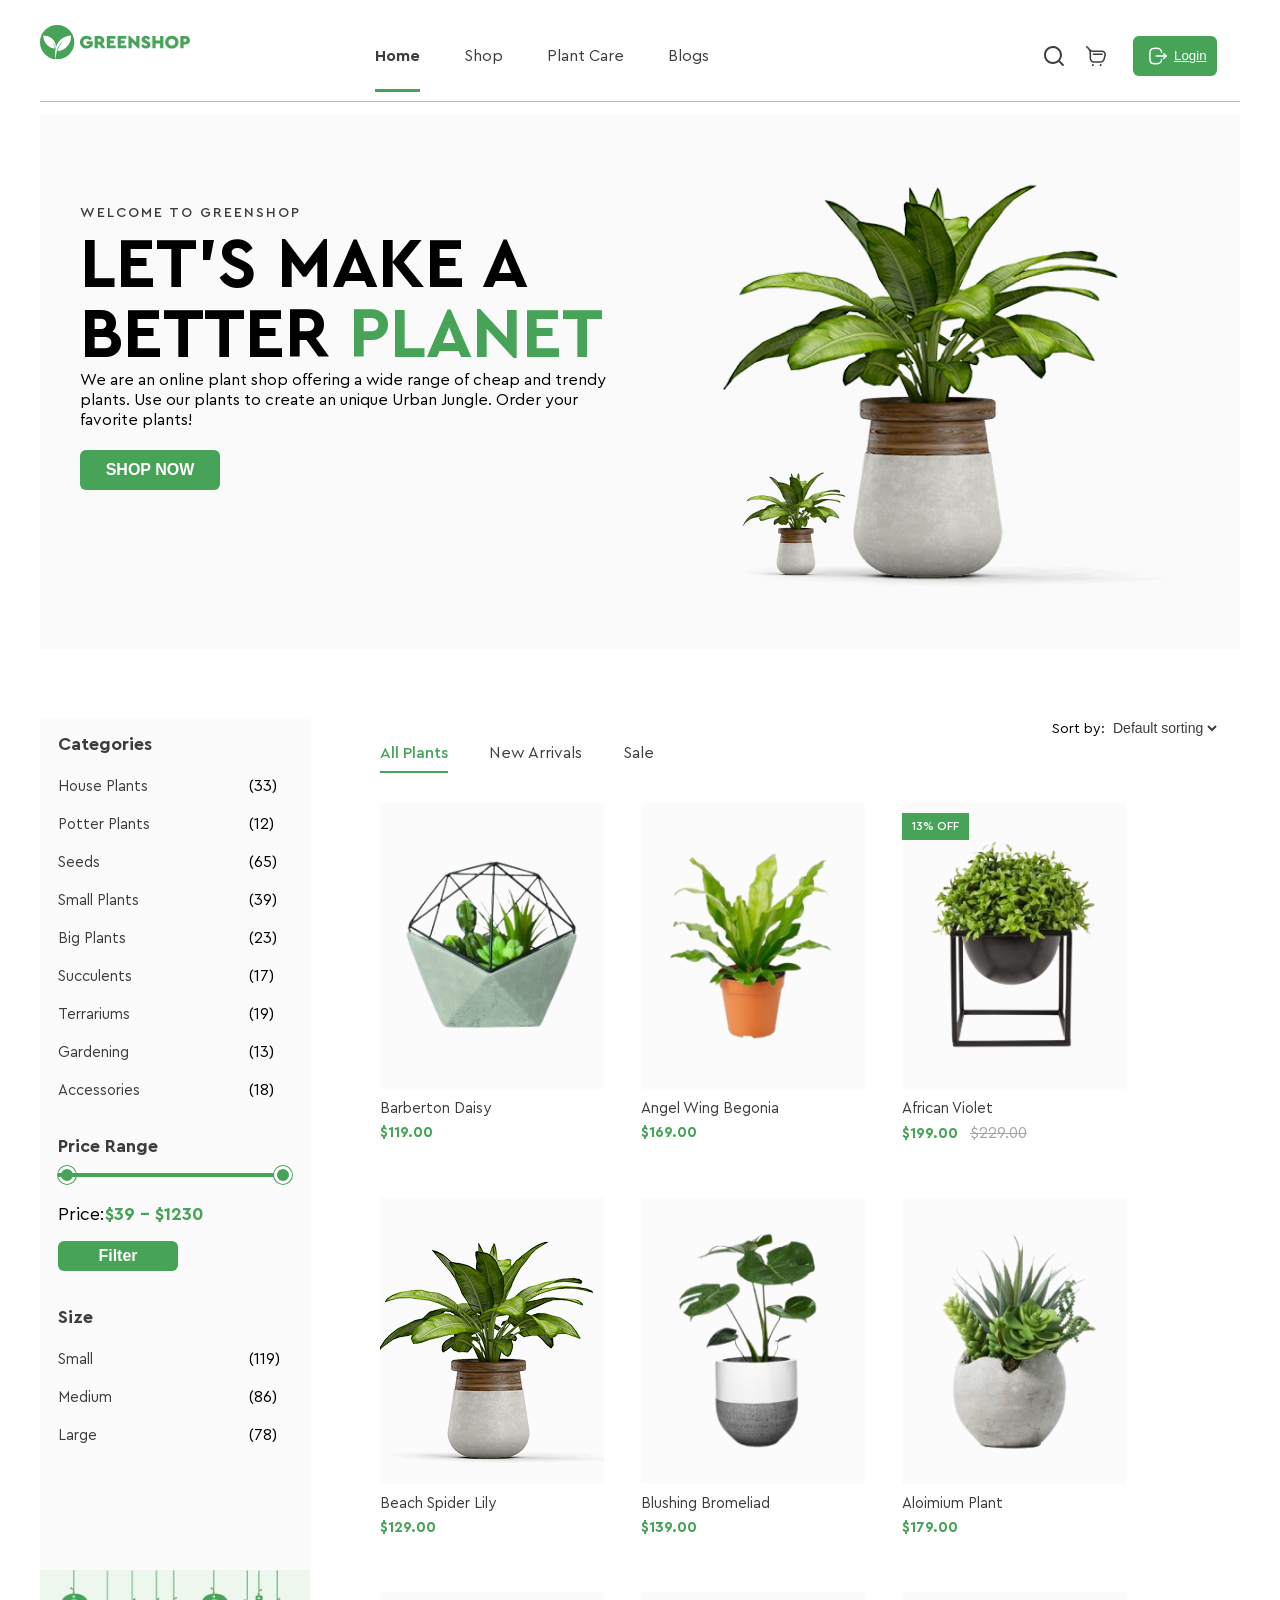
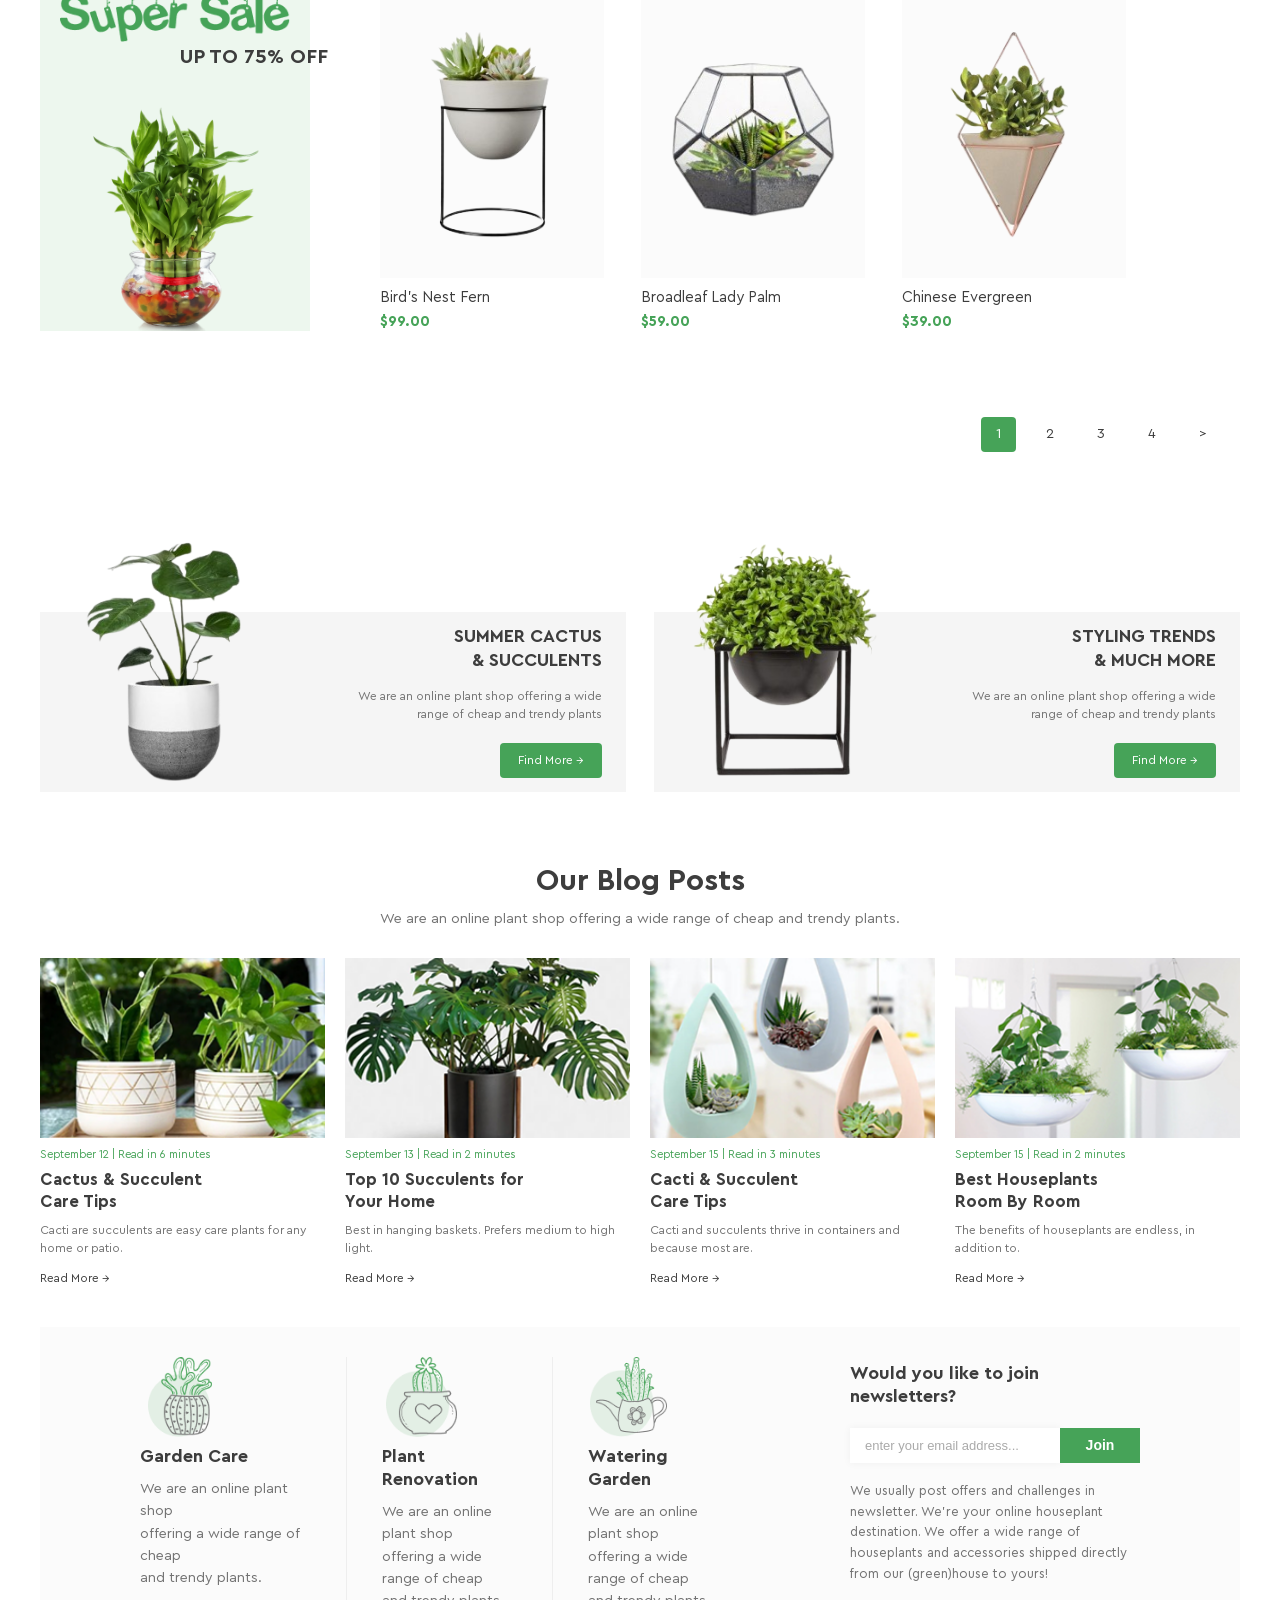
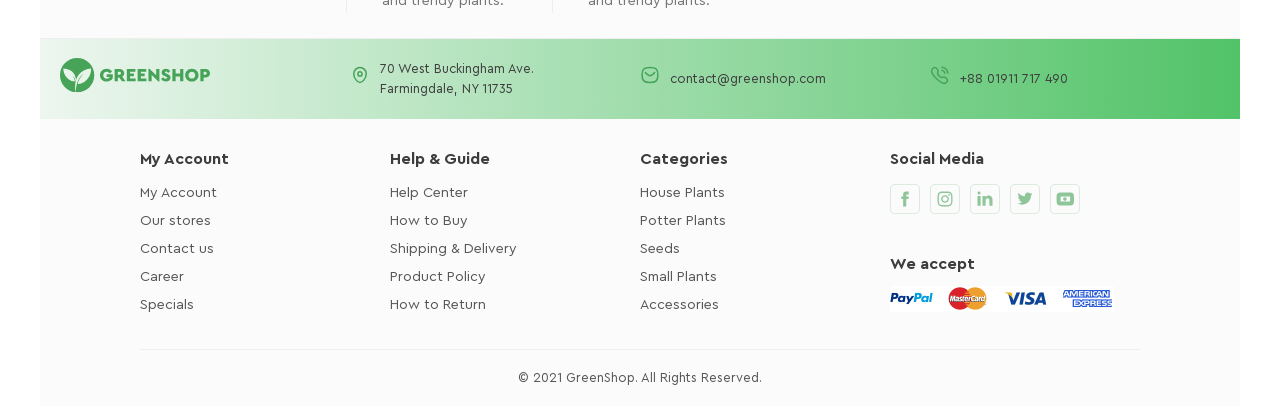
==== commit df0a5ced: "add hw14" ====
--- a/index.html
+++ b/index.html
@@ -5,6 +5,7 @@
     <meta name="viewport" content="width=device-width, initial-scale=1.0">
     <title>Greenshop</title>
     <link rel="stylesheet" href="./css/style.css">
+    <link rel="stylesheet" href="./css/media.css">
 </head>
 
 <body>
@@ -48,7 +49,8 @@
              </button>
              
              <button class="login">
-                 <a href="./registration.html" class="login"><img src="./image/Logout SVG.svg" alt="Logout">Login</a>
+                 <a href="./registration.html" class="login">
+                    <img src="./image/Logout SVG.svg" alt="Logout">Login</a>
                 
             </button>
      </div>
--- a/css/style.css
+++ b/css/style.css
@@ -1165,4 +1165,78 @@
     text-align: center;
     color: #555555;
     font-size: 13px;
-}+}
+
+.contact-item a {
+    color: inherit;
+    text-decoration: none;
+}
+
+/*-----------------------------------hw13--------------------------------*/
+.checkbox-wrapper {
+    margin-top: 15px;
+}
+
+.checkbox-wrapper input {
+    position: absolute;
+    opacity: 0;
+}
+
+.checkbox-wrapper label {
+    display: inline-block;
+    font-size: 14px;
+    color: #3d3d3d;
+    cursor: pointer;
+}
+
+.custom-checkbox {
+    display: inline-block;
+    vertical-align: middle;
+    position: relative;
+    width: 18px;
+    height: 18px;
+    margin-right: 8px;
+    border: 1px solid #46A358;
+    border-radius: 3px;
+    box-sizing: border-box;
+    transition: 0.2s;
+}
+
+.custom-checkbox::after {
+    content: "";
+    position: absolute;
+    left: 5px;
+    top: 2px;
+    width: 5px;
+    height: 9px;
+    border: solid white;
+    border-width: 0 2px 2px 0;
+    transform: rotate(45deg) scale(0);
+    transition: 0.2s;
+}
+
+.checkbox-wrapper input:checked + label .custom-checkbox {
+    background-color: #46A358;
+}
+
+.checkbox-wrapper input:checked + label .custom-checkbox::after {
+    transform: rotate(45deg) scale(1);
+}
+@keyframes checkbox-animation {
+    0% {
+        transform: scale(0.7);
+    }
+
+    70% {
+        transform: scale(1.1);
+    }
+
+    100% {
+        transform: scale(1);
+    }
+}
+
+.checkbox-wrapper input:checked + label .custom-checkbox {
+    animation: checkbox-animation 0.25s ease;
+}
+/*------------------------------hw14---------------------------*/
--- a/css/media.css
+++ b/css/media.css
@@ -0,0 +1,355 @@
+/* ================= ADAPTIVE ================= */
+
+/* 992px */
+@media (max-width: 992px) {
+
+    .container {
+        width: 100%;
+        padding: 0 20px;
+    }
+
+    .hero {
+        padding: 30px;
+    }
+
+    .main-title {
+        font-size: 50px;
+        line-height: 55px;
+    }
+
+    .header-actions {
+        margin-left: 30px;
+    }
+
+    .categories {
+        width: 220px;
+    }
+
+    .products {
+        width: calc(100% - 250px);
+        margin-left: 25px;
+    }
+
+    .product-list {
+        column-gap: 20px;
+    }
+
+    .product-card {
+        width: calc(50% - 10px);
+    }
+
+    .product-image {
+        width: 100%;
+    }
+
+    .footer {
+        width: 100%;
+    }
+
+    .footer-top,
+    .footer-bottom {
+        padding-left: 30px;
+        padding-right: 30px;
+    }
+}
+
+
+/* 768px */
+@media (max-width: 768px) {
+
+    nav {
+        width: 50%;
+    }
+
+    nav li {
+        margin-right: 15px;
+    }
+
+    .header-actions {
+        margin-left: 10px;
+    }
+
+    .hero {
+        padding: 25px;
+    }
+
+    .wrapper,
+    .image {
+        width: 100%;
+        max-width: none;
+    }
+
+    .wrapper {
+        margin-top: 0;
+        margin-bottom: 20px;
+    }
+
+    .image {
+        text-align: center;
+    }
+
+    .main-title {
+        font-size: 45px;
+        line-height: 50px;
+    }
+
+    /* Categories над товарами */
+    .categories {
+        display: block;
+        width: 100%;
+        min-height: auto;
+        margin-bottom: 30px;
+    }
+
+    .products {
+        display: block;
+        width: 100%;
+        margin-left: 0;
+    }
+
+    .product-list {
+        column-gap: 20px;
+    }
+
+    .product-card {
+        width: calc(50% - 10px);
+    }
+
+    /* Promo */
+    .container-promo {
+        display: block;
+        padding: 0 20px;
+    }
+
+    .promo-card {
+        margin-bottom: 30px;
+    }
+
+    /* Blog */
+    .blog-posts {
+        display: block;
+        padding: 0 20px;
+    }
+
+    .blog-card {
+        margin-bottom: 30px;
+    }
+
+    /* Footer */
+    .footer-top {
+        display: block;
+    }
+
+    .footer-features {
+        width: 100%;
+    }
+
+    .newsletter {
+        width: 100%;
+        padding-left: 0;
+        margin-top: 30px;
+    }
+
+    .footer-bottom {
+        display: block;
+    }
+
+    .footer-column {
+        margin-bottom: 25px;
+    }
+
+    .social-column {
+        width: 100%;
+    }
+
+    .footer-contact {
+        display: block;
+        padding: 20px;
+    }
+
+    .footer-logo,
+    .contact-item {
+        width: 100%;
+        margin-bottom: 15px;
+    }
+
+    .copyright {
+        margin: 0;
+    }
+}
+
+
+/* 540px */
+@media (max-width: 540px) {
+
+    .container {
+        padding: 0 10px;
+    }
+
+    .header {
+        padding: 15px 0;
+    }
+
+    nav {
+        display: none;
+    }
+
+    .header-actions {
+        float: right;
+        margin-left: 0;
+    }
+
+    .hero {
+        padding: 20px;
+    }
+
+    .main-title {
+        font-size: 35px;
+        line-height: 40px;
+    }
+
+    .hero-subtitle {
+        font-size: 11px;
+    }
+
+    .shop.container {
+        margin-top: 30px;
+    }
+
+    .product-tabs a {
+        margin-right: 15px;
+        font-size: 14px;
+    }
+
+    .sorting {
+        float: none;
+        margin-top: 15px;
+    }
+
+    .product-card {
+        width: 100%;
+    }
+
+    .product-image {
+        height: 300px;
+    }
+
+    .container-promo {
+        padding: 0 10px;
+    }
+
+    .promo-card {
+        height: auto;
+        min-height: 180px;
+    }
+
+    .promo-card img {
+        height: 180px;
+        top: 0;
+    }
+
+    .promo-content {
+        padding: 15px;
+    }
+
+    .footer-top,
+    .footer-bottom {
+        padding: 25px 20px;
+    }
+
+    .footer-features {
+        display: block;
+    }
+
+    .footer-feature {
+        width: 100%;
+        padding: 0 0 20px;
+        border-right: none;
+        border-bottom: 1px solid #eeeeee;
+        margin-bottom: 20px;
+    }
+
+    .footer-feature:not(:first-child) {
+        padding-left: 0;
+    }
+}
+
+
+/* 320px */
+@media (max-width: 320px) {
+
+    .hero {
+        padding: 15px;
+    }
+
+    .main-title {
+        font-size: 28px;
+        line-height: 32px;
+    }
+
+    .hero-subtitle {
+        font-size: 10px;
+        letter-spacing: 1px;
+    }
+
+    .shop.container {
+        padding: 0 5px;
+    }
+
+    .categories {
+        padding: 14px 10px;
+    }
+
+    .product-tabs a {
+        margin-right: 8px;
+        font-size: 13px;
+    }
+
+    .product-image {
+        height: 250px;
+    }
+
+    .promo-card {
+        display: block;
+        text-align: center;
+    }
+
+    .promo-card img {
+        width: 70%;
+        height: 160px;
+    }
+
+    .promo-content {
+        text-align: center;
+    }
+
+    .footer-contact {
+        padding: 15px 10px;
+    }
+}
+
+
+/* 280px */
+@media (max-width: 280px) {
+
+    .main-title {
+        font-size: 25px;
+        line-height: 29px;
+    }
+
+    .shop.container {
+        padding: 0;
+    }
+
+    .product-image {
+        height: 220px;
+    }
+
+    .button-range {
+        width: 100px;
+    }
+
+    .promo-content h3 {
+        font-size: 16px;
+    }
+}
